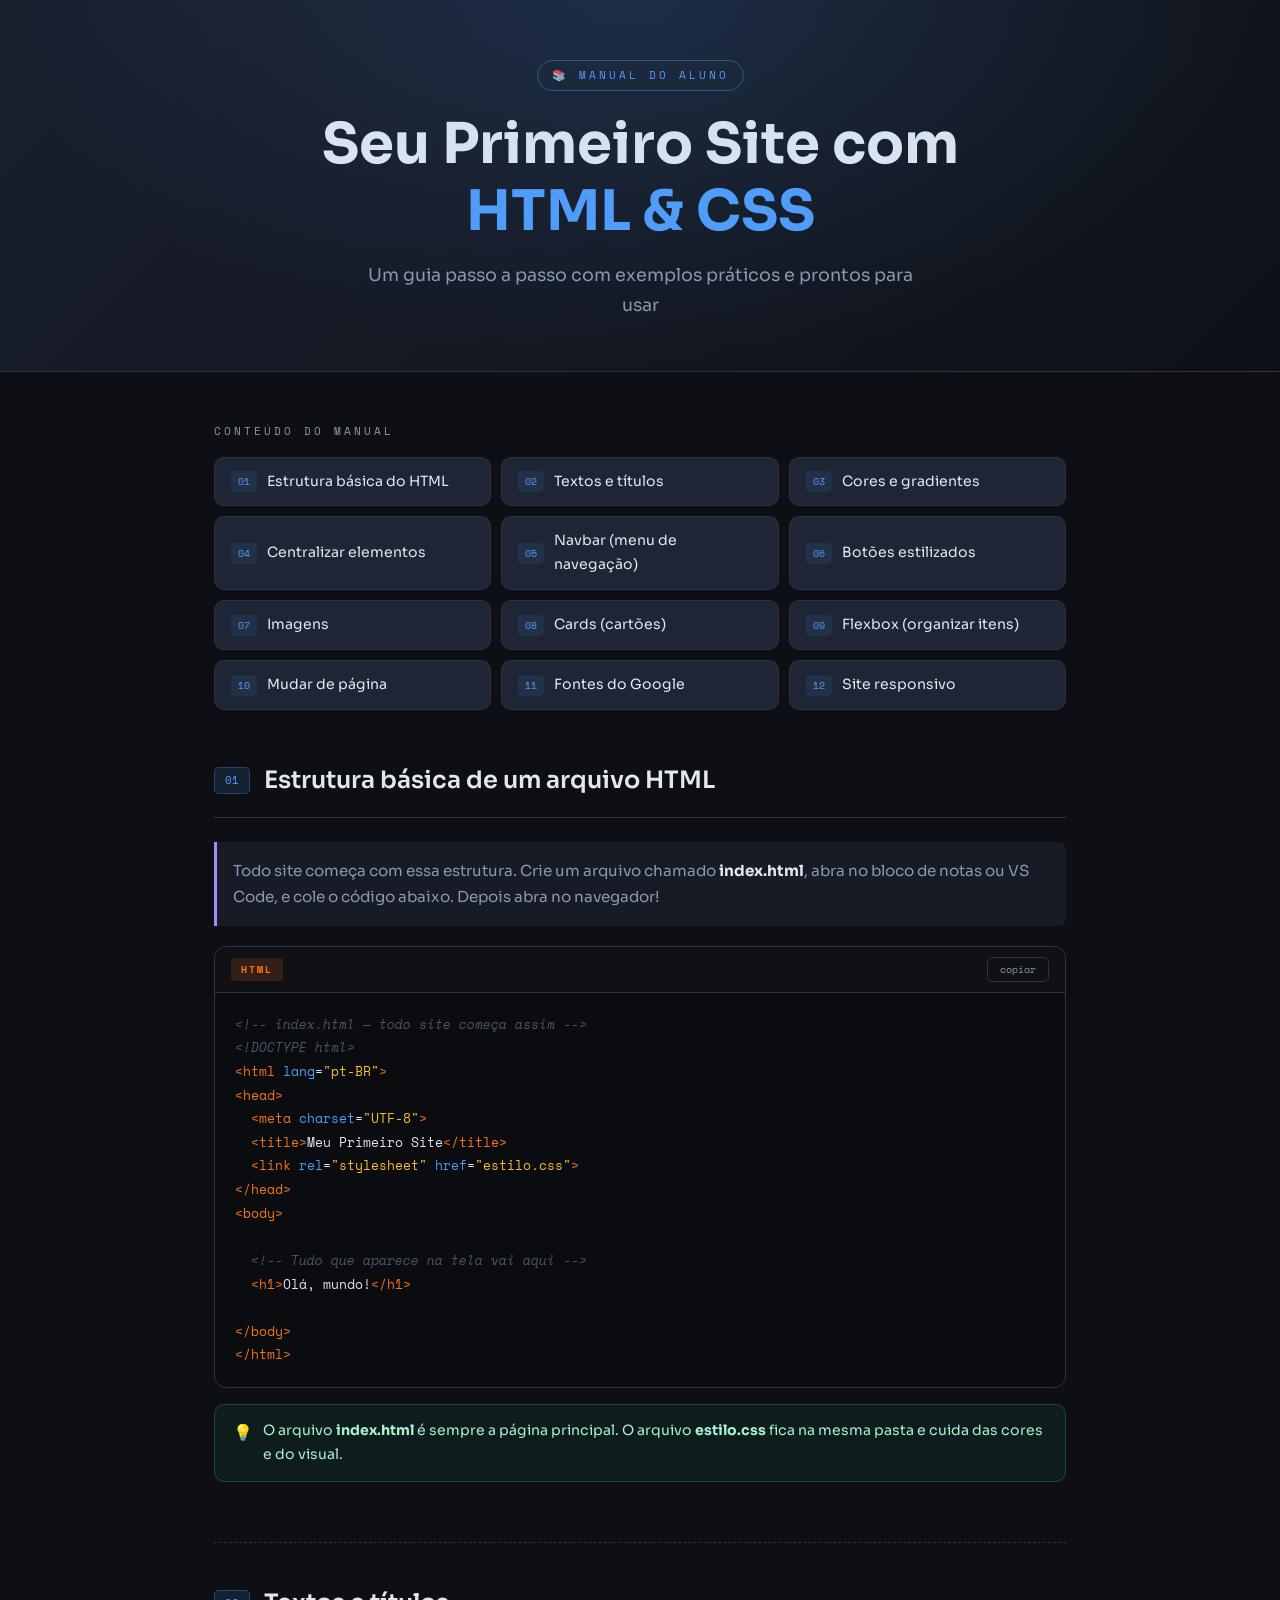
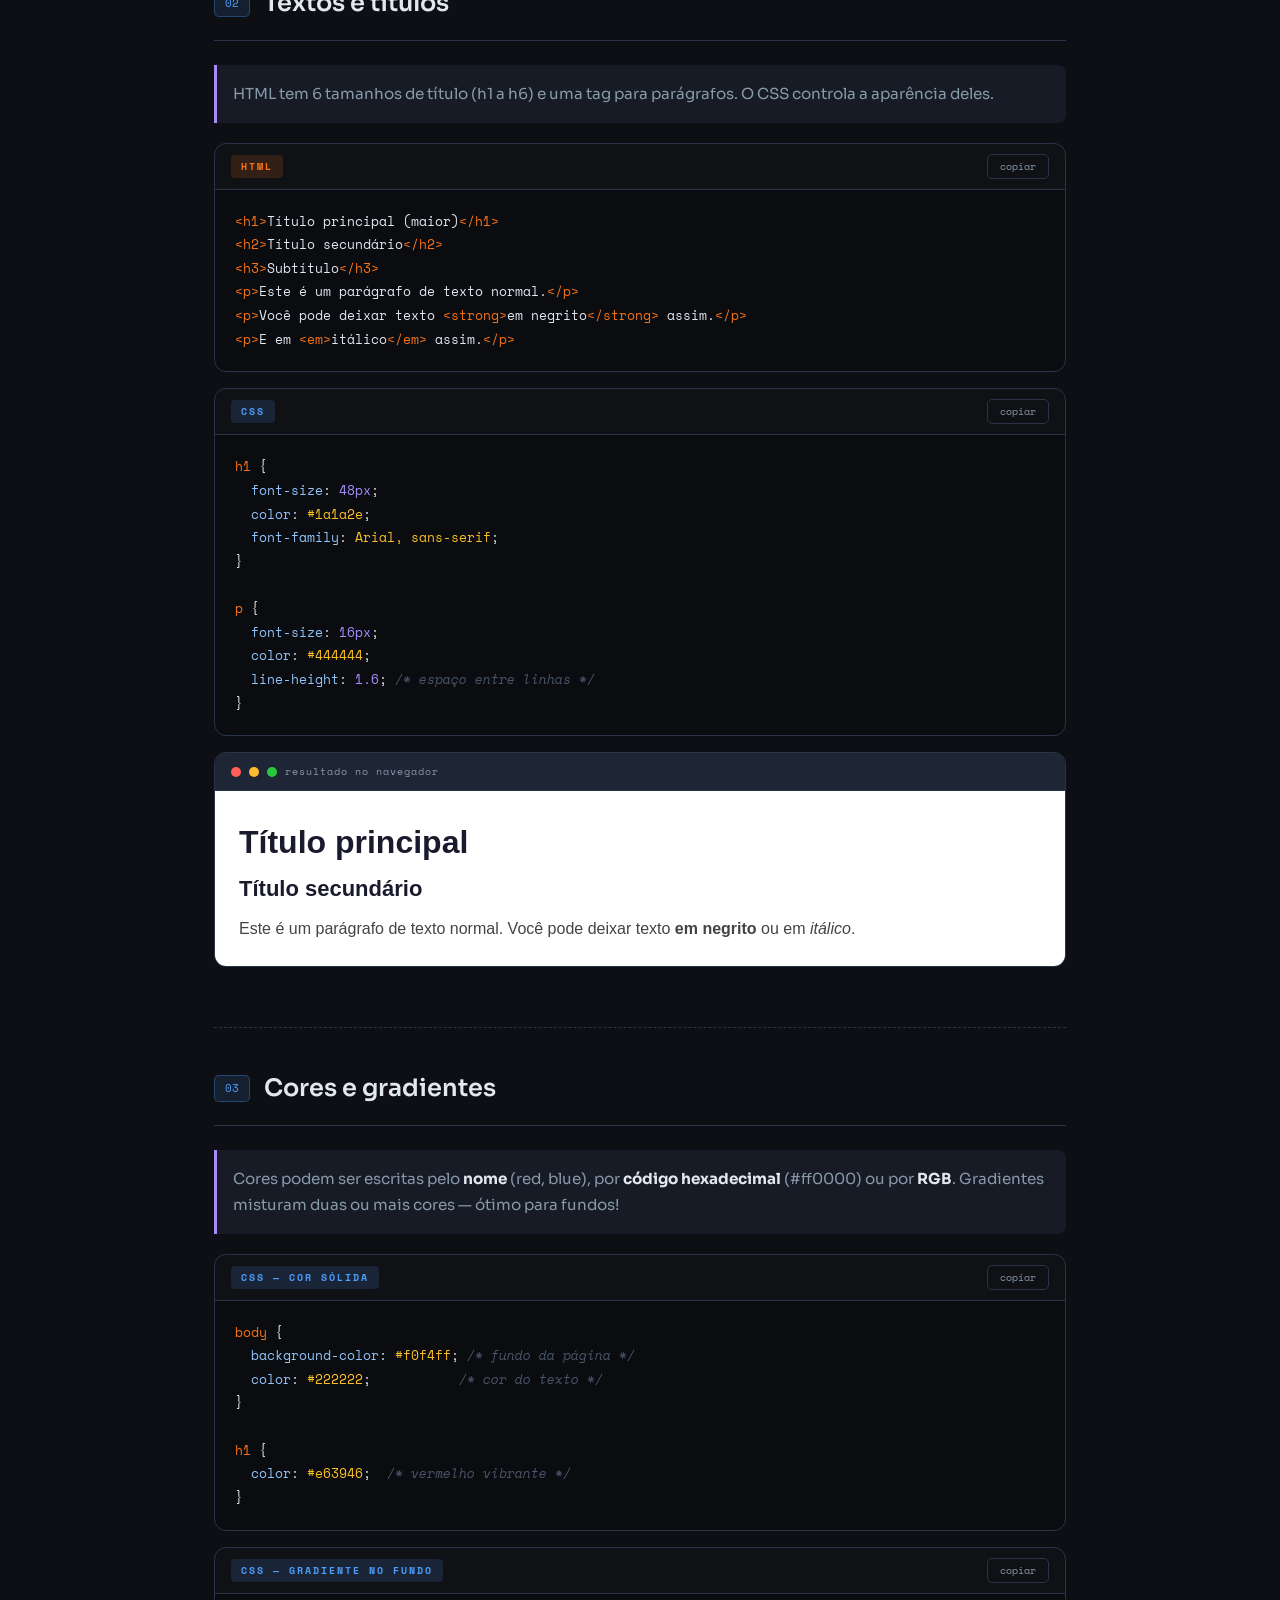
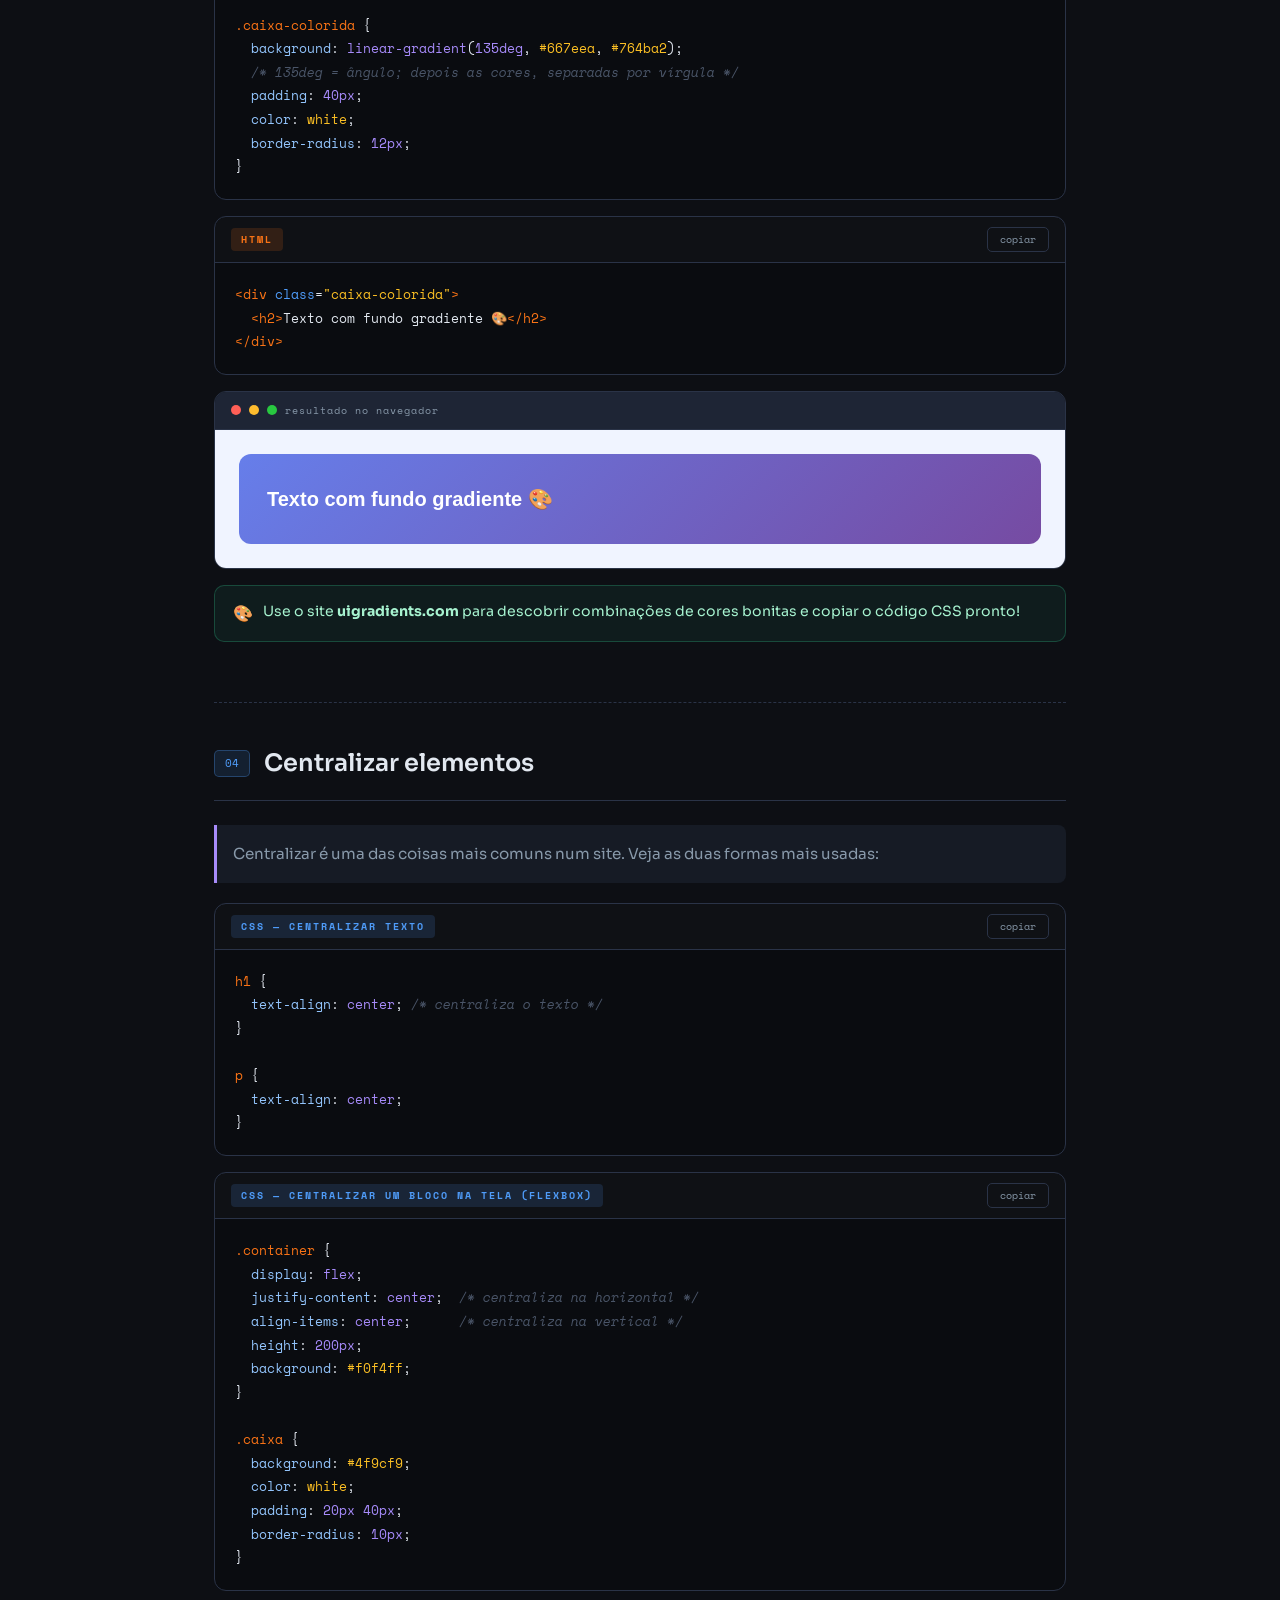
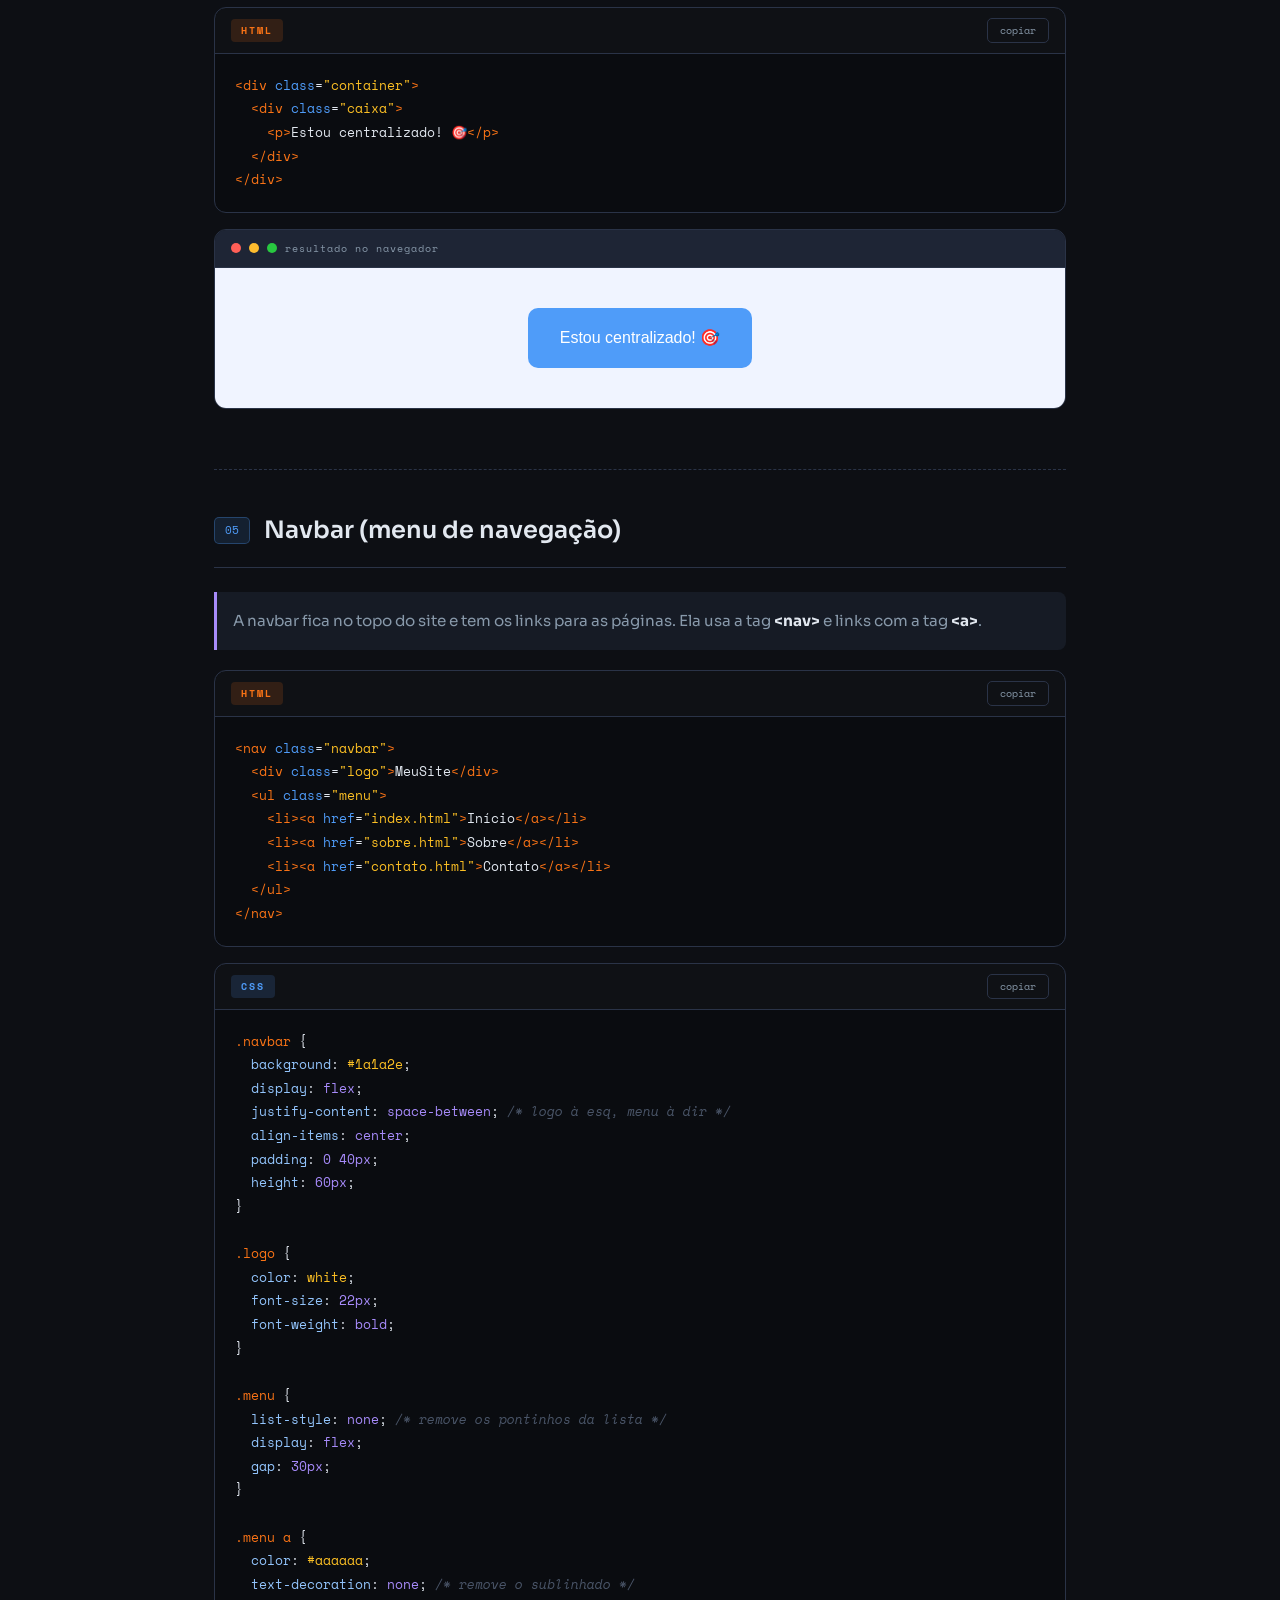
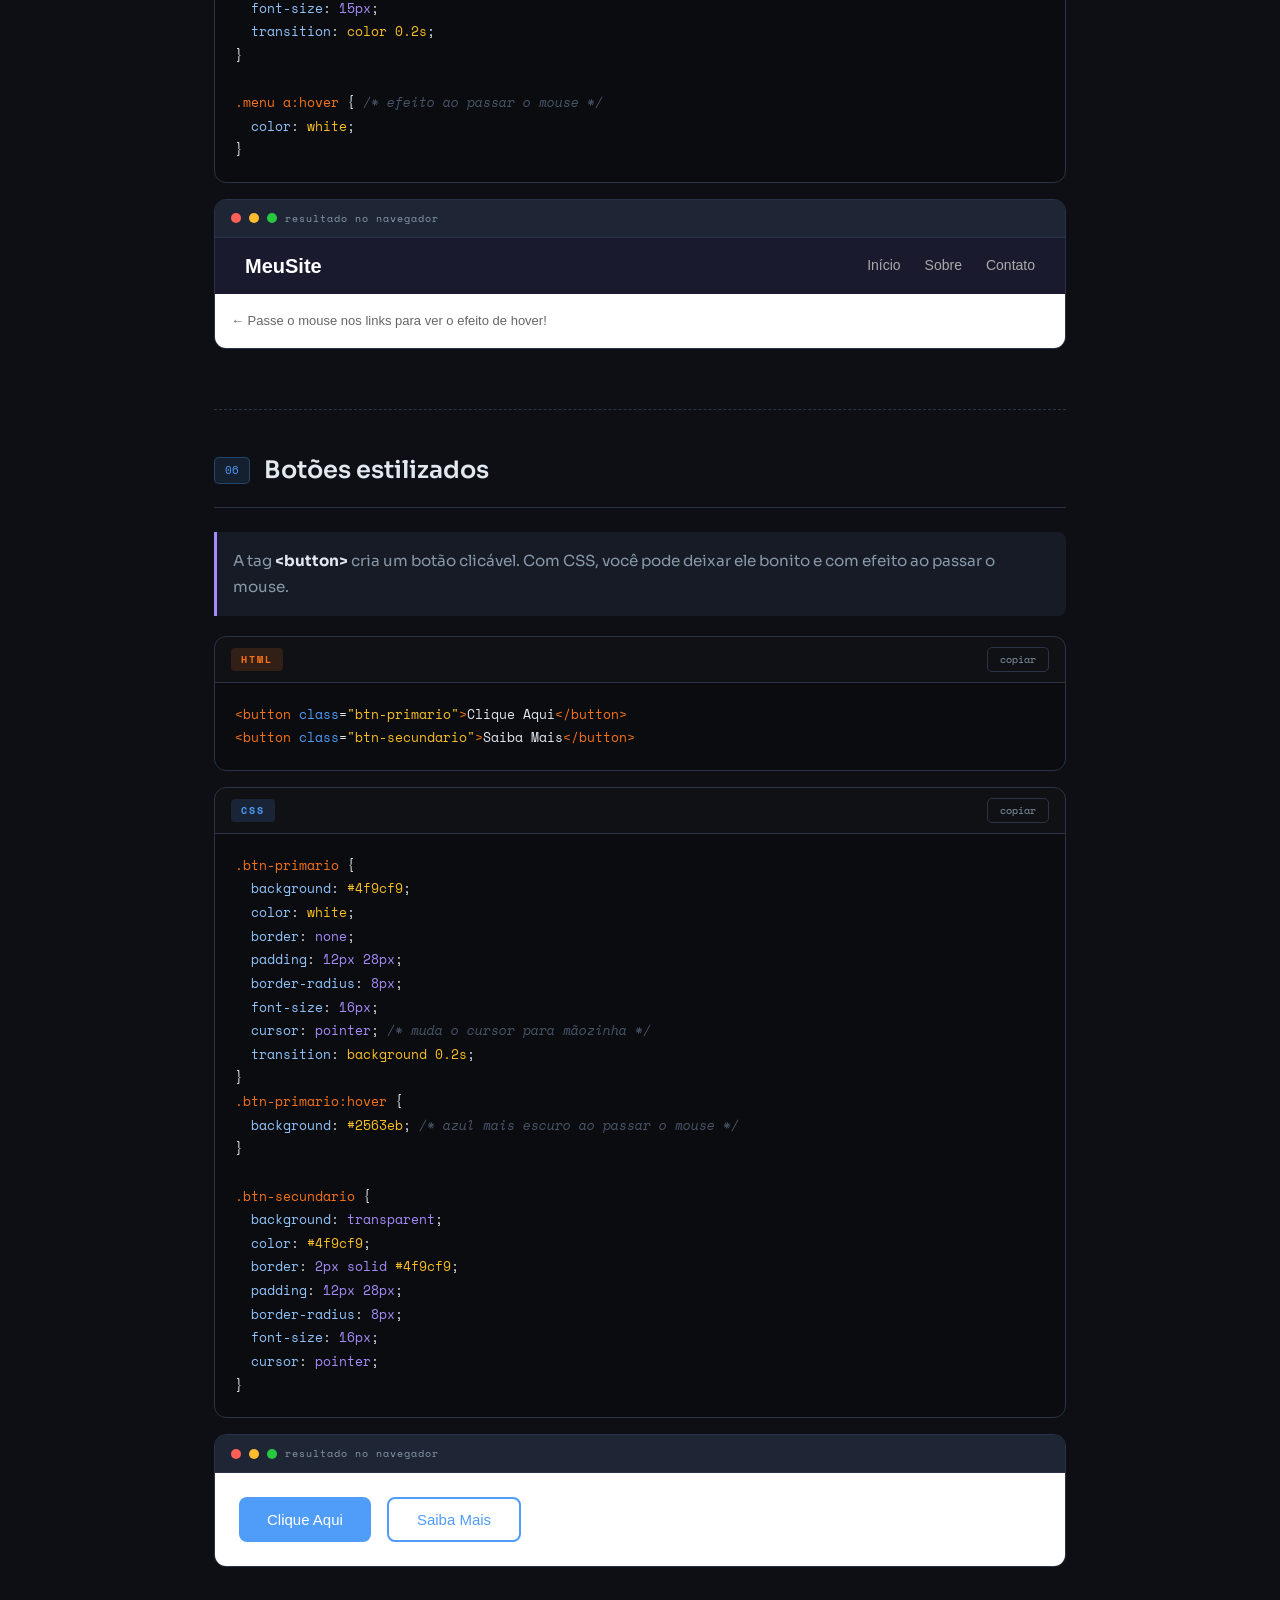
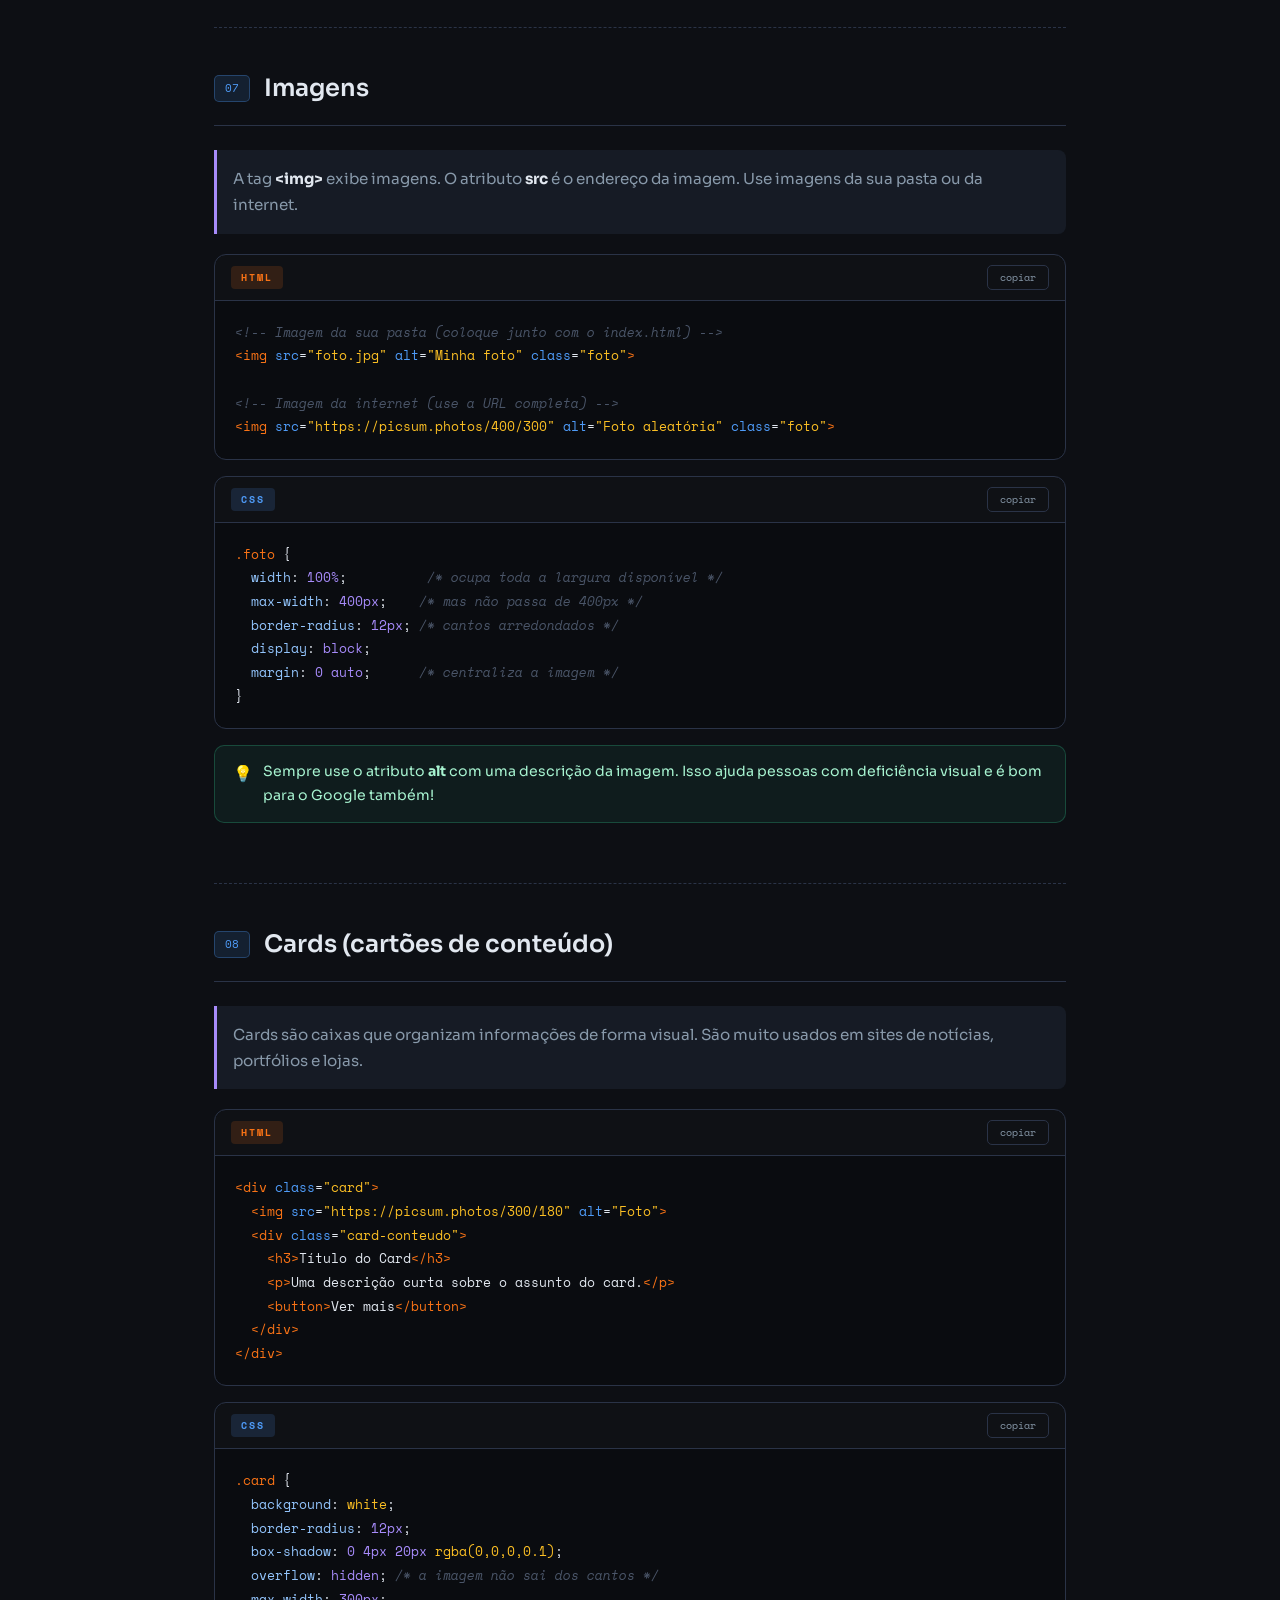
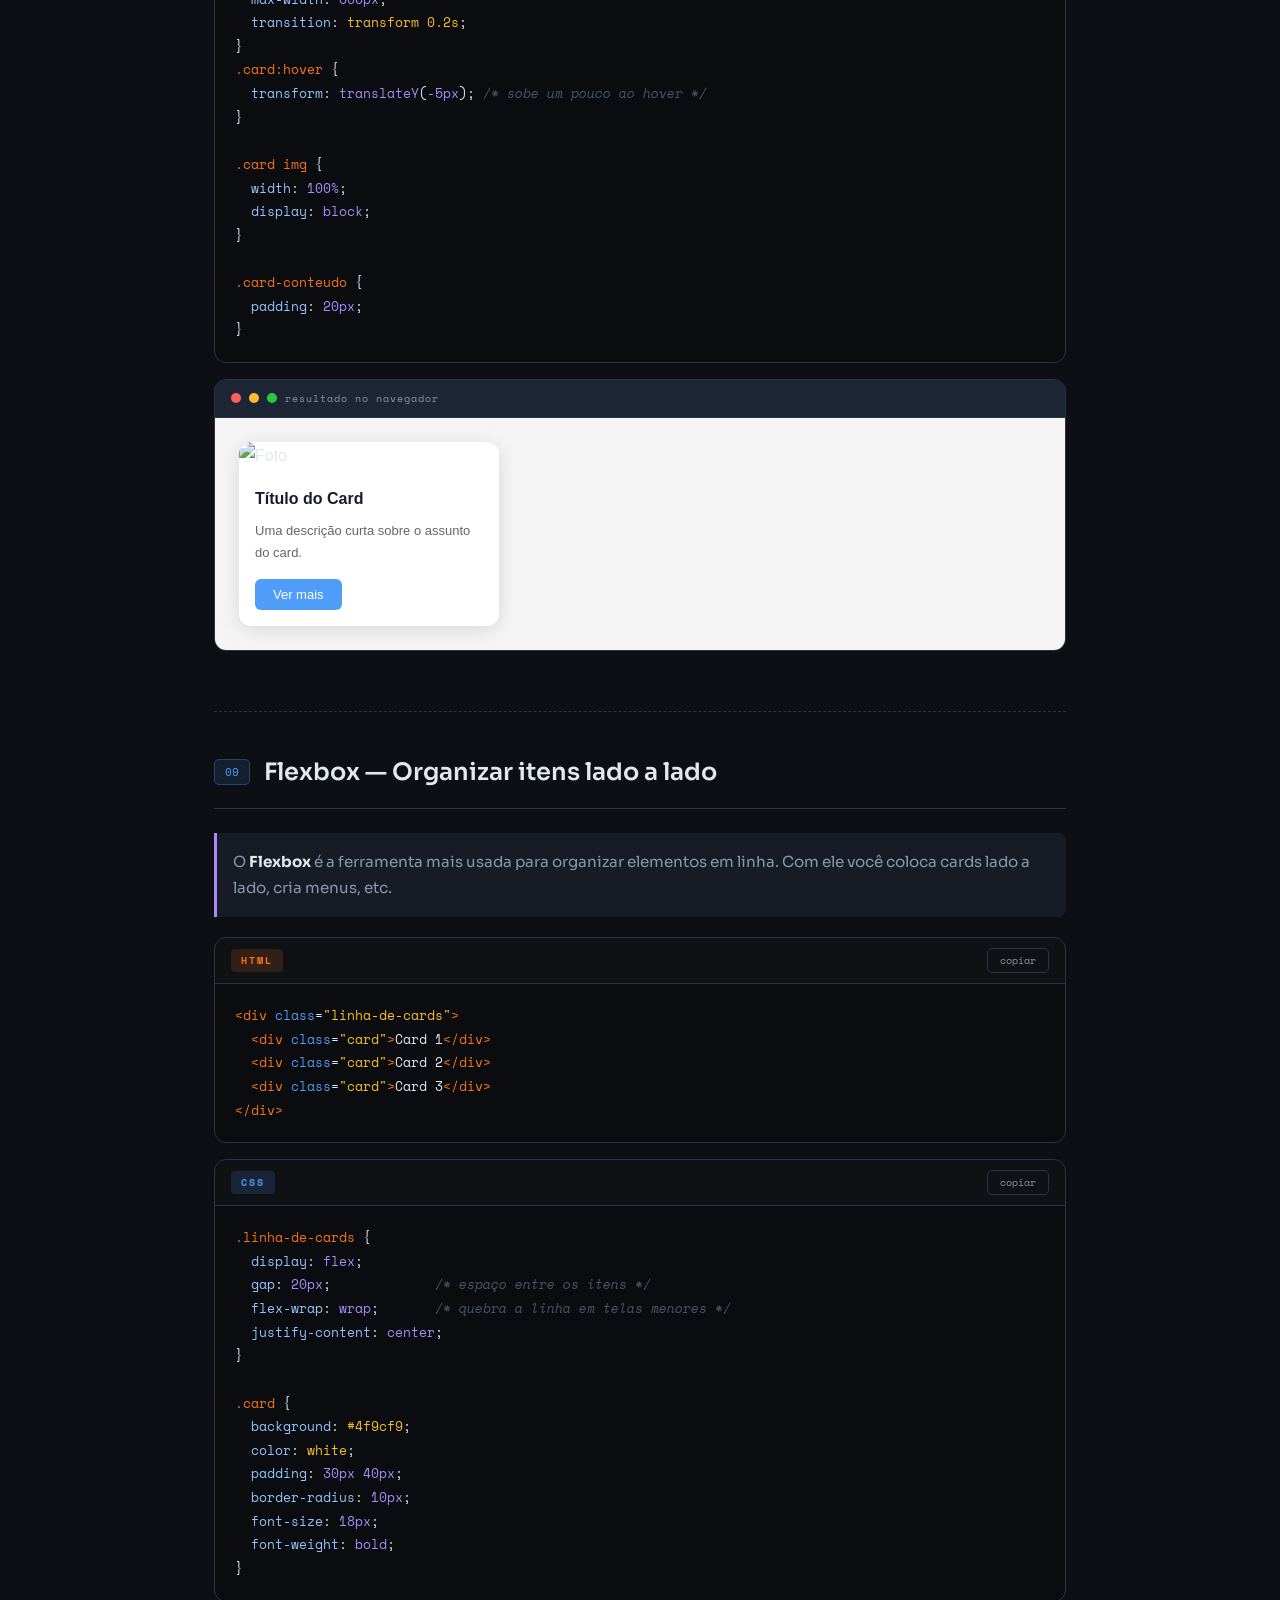
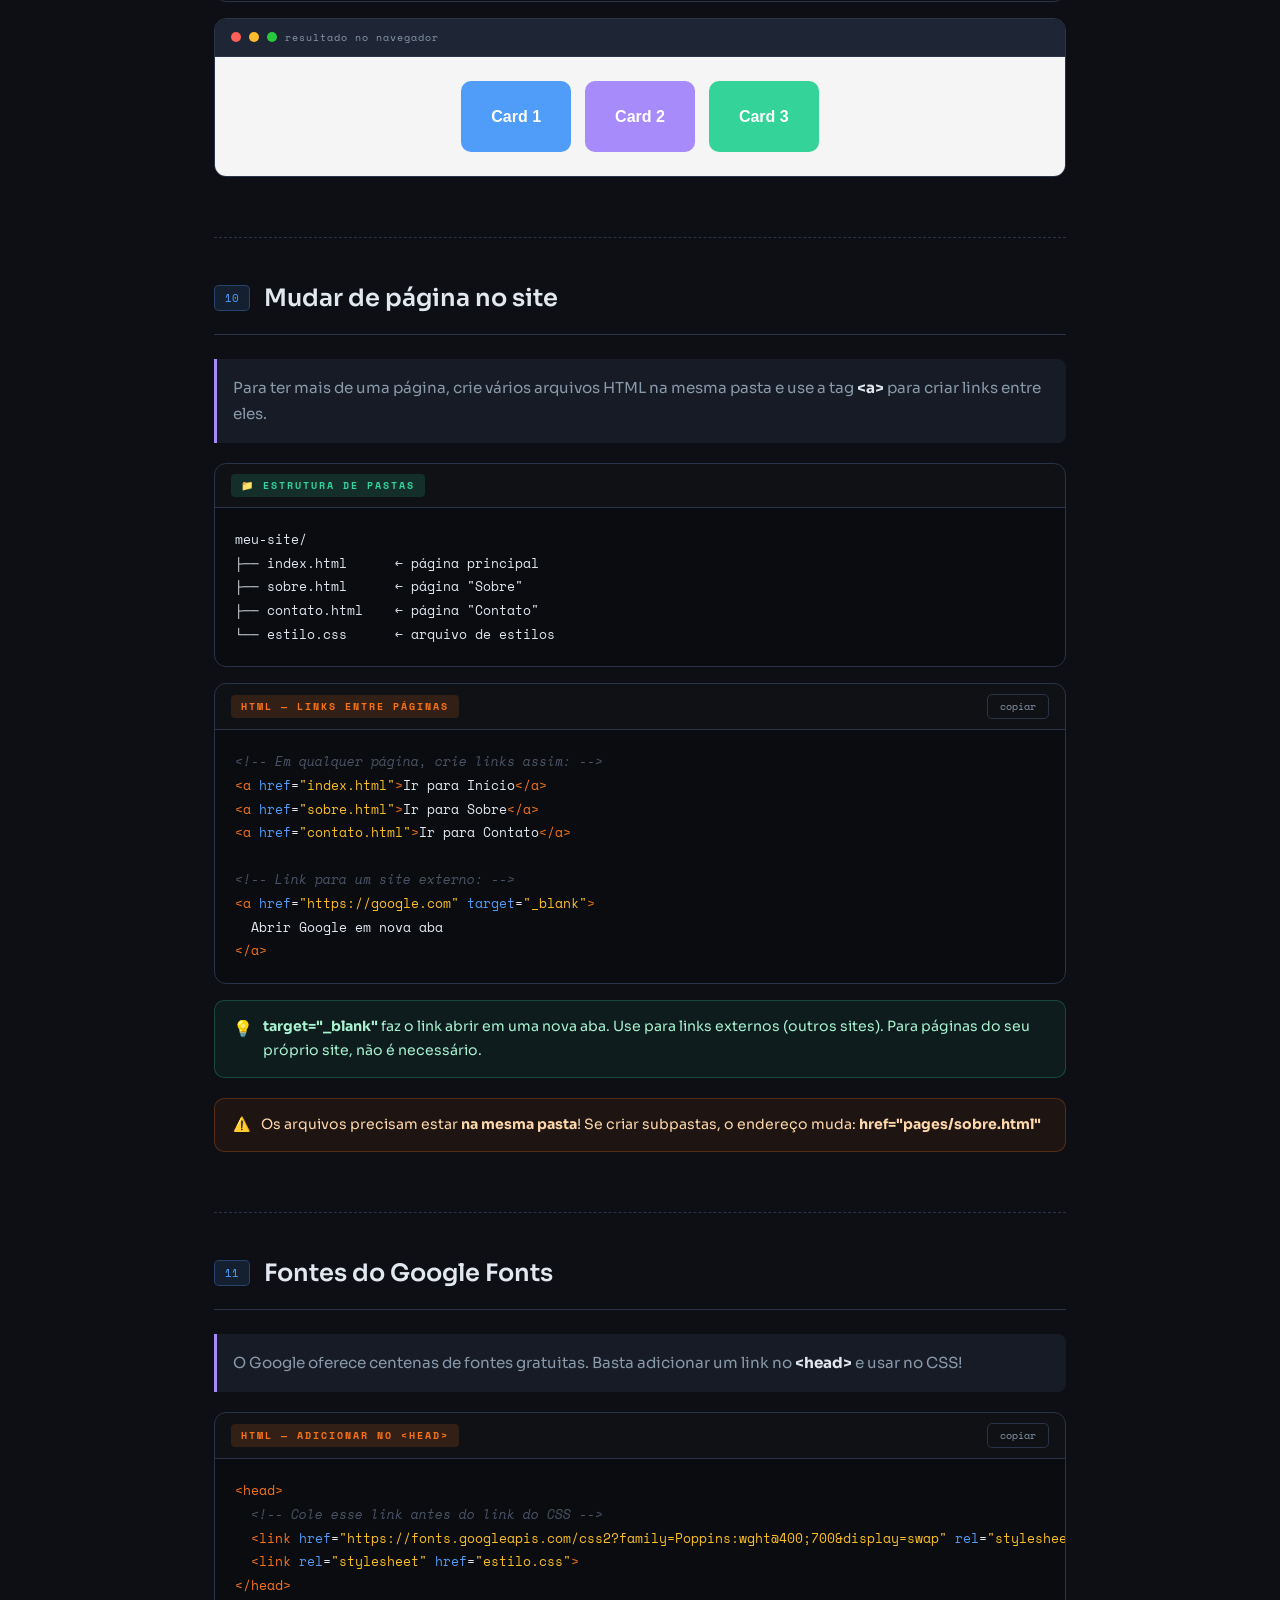
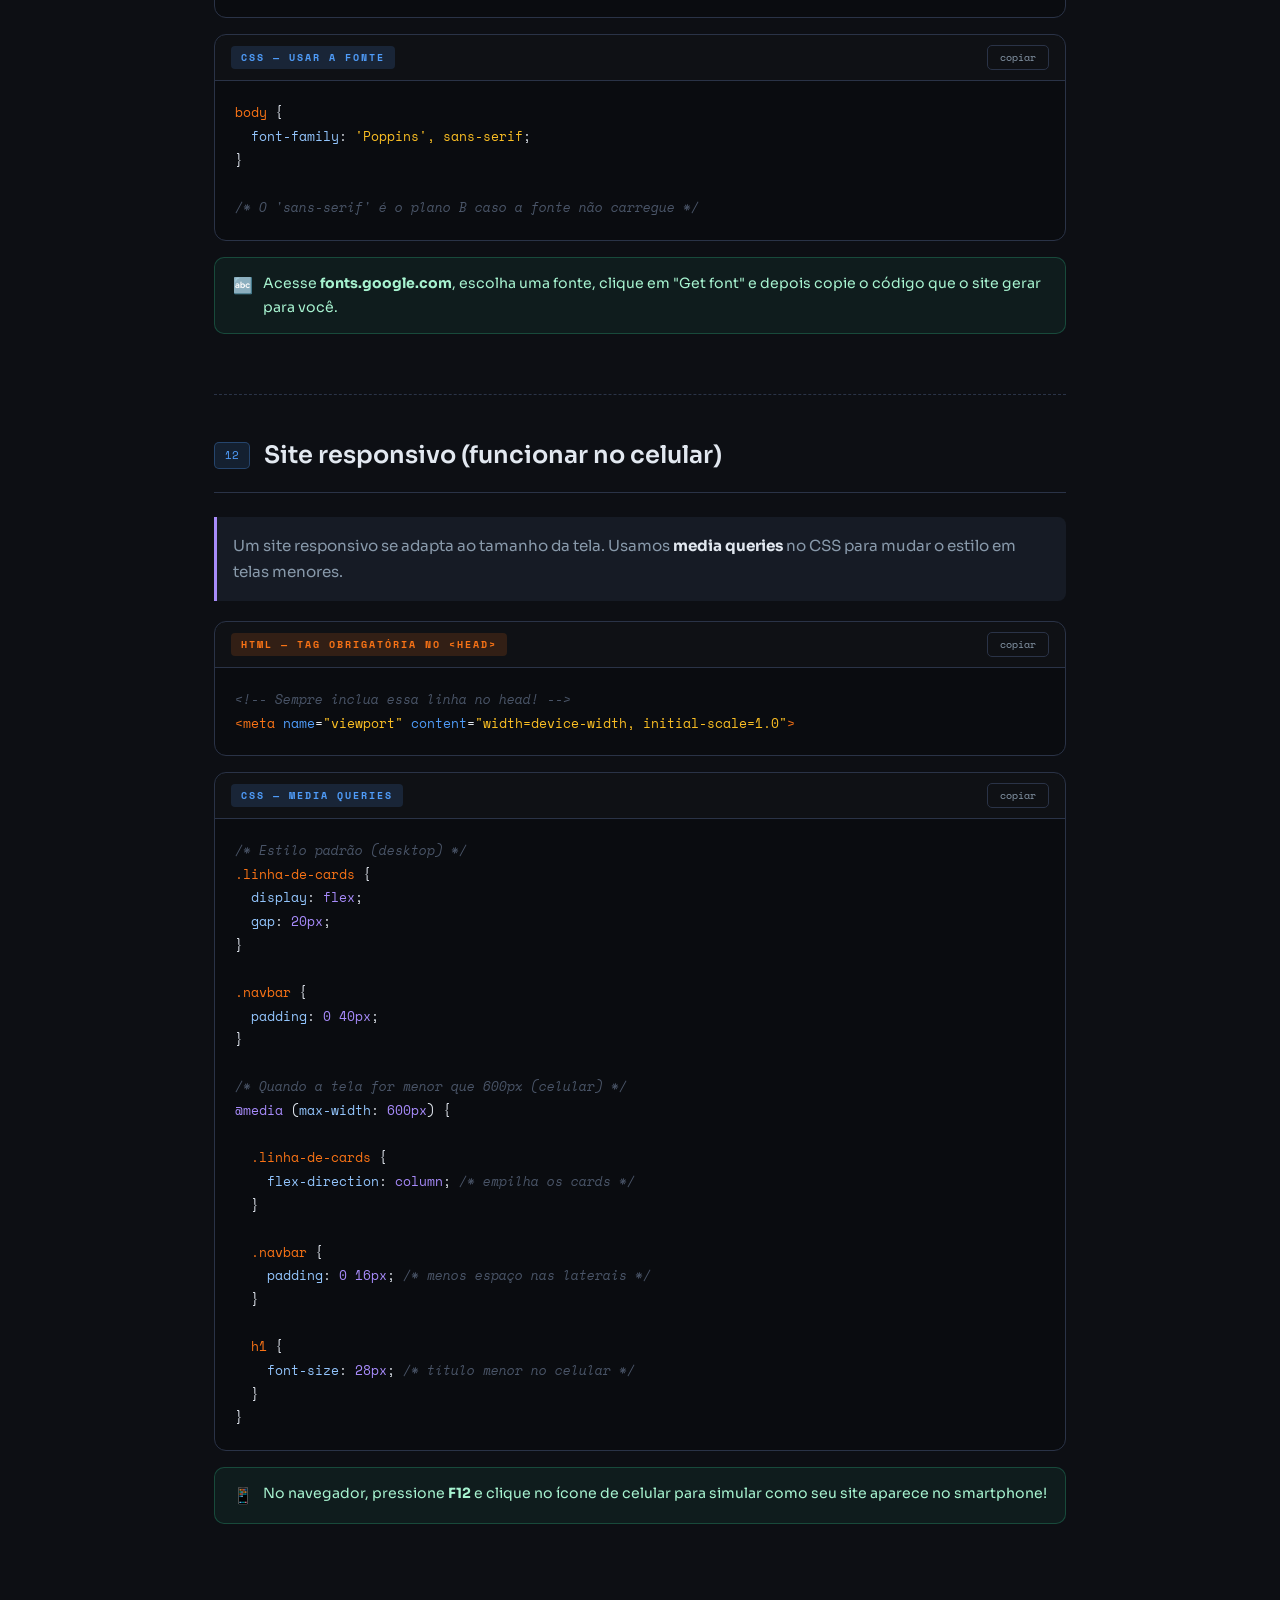
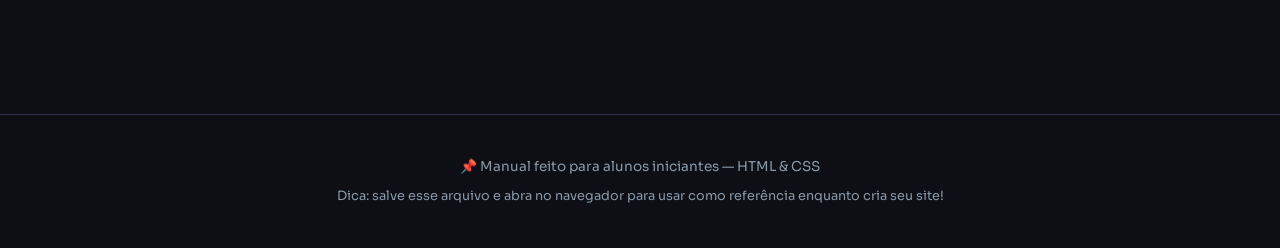
==== pages/html/index.html @ 1f9e8a32 "[REFACT] Reestructure pages" ====
<!DOCTYPE html>
<html lang="pt-BR">

<head>
  <meta charset="UTF-8">
  <meta name="viewport" content="width=device-width, initial-scale=1.0">
  <title>Manual de HTML & CSS — Seu Primeiro Site</title>
  <link
    href="https://fonts.googleapis.com/css2?family=Space+Mono:wght@400;700&family=Sora:wght@300;400;600;700&display=swap"
    rel="stylesheet">
  <style>
    :root {
      --bg: #0d0f14;
      --surface: #161b25;
      --card: #1e2535;
      --border: #2a3347;
      --accent: #4f9cf9;
      --accent2: #a78bfa;
      --accent3: #34d399;
      --accent4: #f97316;
      --text: #e2e8f0;
      --muted: #8899aa;
      --code-bg: #0a0c10;
      --tag-html: #f97316;
      --tag-css: #4f9cf9;
      --tag-result: #34d399;
    }

    * {
      box-sizing: border-box;
      margin: 0;
      padding: 0;
    }

    body {
      background: var(--bg);
      color: var(--text);
      font-family: 'Sora', sans-serif;
      line-height: 1.7;
    }

    /* HEADER */
    header {
      background: linear-gradient(135deg, #1a1f2e 0%, #0d1117 100%);
      border-bottom: 1px solid var(--border);
      padding: 60px 40px 50px;
      text-align: center;
      position: relative;
      overflow: hidden;
    }

    header::before {
      content: '';
      position: absolute;
      inset: 0;
      background: radial-gradient(ellipse at 50% 0%, rgba(79, 156, 249, 0.15) 0%, transparent 70%);
      pointer-events: none;
    }

    header .badge {
      display: inline-block;
      font-family: 'Space Mono', monospace;
      font-size: 11px;
      letter-spacing: 3px;
      text-transform: uppercase;
      color: var(--accent);
      border: 1px solid rgba(79, 156, 249, 0.4);
      padding: 5px 14px;
      border-radius: 20px;
      margin-bottom: 20px;
    }

    header h1 {
      font-size: clamp(2rem, 5vw, 3.5rem);
      font-weight: 700;
      line-height: 1.2;
      margin-bottom: 16px;
    }

    header h1 span {
      color: var(--accent);
    }

    header p {
      color: var(--muted);
      font-size: 1.1rem;
      max-width: 560px;
      margin: 0 auto;
    }

    /* SUMÁRIO */
    .toc {
      max-width: 900px;
      margin: 50px auto 0;
      padding: 0 24px;
    }

    .toc-title {
      font-family: 'Space Mono', monospace;
      font-size: 11px;
      letter-spacing: 3px;
      text-transform: uppercase;
      color: var(--muted);
      margin-bottom: 16px;
    }

    .toc-grid {
      display: grid;
      grid-template-columns: repeat(auto-fill, minmax(220px, 1fr));
      gap: 10px;
    }

    .toc-item {
      background: var(--card);
      border: 1px solid var(--border);
      border-radius: 10px;
      padding: 12px 16px;
      text-decoration: none;
      color: var(--text);
      font-size: 0.88rem;
      display: flex;
      align-items: center;
      gap: 10px;
      transition: border-color 0.2s, background 0.2s;
    }

    .toc-item:hover {
      border-color: var(--accent);
      background: var(--surface);
    }

    .toc-item .num {
      font-family: 'Space Mono', monospace;
      font-size: 10px;
      color: var(--accent);
      background: rgba(79, 156, 249, 0.1);
      padding: 2px 7px;
      border-radius: 4px;
      flex-shrink: 0;
    }

    /* MAIN */
    main {
      max-width: 900px;
      margin: 50px auto;
      padding: 0 24px 80px;
    }

    /* SECTION */
    .section {
      margin-bottom: 60px;
    }

    .section-header {
      display: flex;
      align-items: center;
      gap: 14px;
      margin-bottom: 24px;
      padding-bottom: 16px;
      border-bottom: 1px solid var(--border);
    }

    .section-num {
      font-family: 'Space Mono', monospace;
      font-size: 11px;
      color: var(--accent);
      background: rgba(79, 156, 249, 0.12);
      border: 1px solid rgba(79, 156, 249, 0.3);
      padding: 3px 10px;
      border-radius: 5px;
    }

    .section h2 {
      font-size: 1.5rem;
      font-weight: 600;
    }

    .explanation {
      color: var(--muted);
      font-size: 0.95rem;
      margin-bottom: 20px;
      padding: 16px;
      background: var(--surface);
      border-left: 3px solid var(--accent2);
      border-radius: 0 8px 8px 0;
    }

    .explanation strong {
      color: var(--text);
    }

    /* CODE BLOCKS */
    .code-block {
      background: var(--code-bg);
      border: 1px solid var(--border);
      border-radius: 12px;
      overflow: hidden;
      margin-bottom: 16px;
    }

    .code-header {
      display: flex;
      align-items: center;
      justify-content: space-between;
      padding: 10px 16px;
      border-bottom: 1px solid var(--border);
      background: rgba(255, 255, 255, 0.02);
    }

    .code-lang {
      font-family: 'Space Mono', monospace;
      font-size: 10px;
      letter-spacing: 2px;
      text-transform: uppercase;
      padding: 3px 10px;
      border-radius: 4px;
      font-weight: 700;
    }

    .lang-html {
      background: rgba(249, 115, 22, 0.15);
      color: var(--tag-html);
    }

    .lang-css {
      background: rgba(79, 156, 249, 0.15);
      color: var(--tag-css);
    }

    .lang-tip {
      background: rgba(52, 211, 153, 0.15);
      color: var(--tag-result);
    }

    .copy-btn {
      font-family: 'Space Mono', monospace;
      font-size: 10px;
      color: var(--muted);
      background: none;
      border: 1px solid var(--border);
      padding: 4px 12px;
      border-radius: 5px;
      cursor: pointer;
      transition: all 0.2s;
    }

    .copy-btn:hover {
      color: var(--text);
      border-color: var(--accent);
    }

    .copy-btn.copied {
      color: var(--accent3);
      border-color: var(--accent3);
    }

    pre {
      padding: 20px;
      overflow-x: auto;
      font-family: 'Space Mono', monospace;
      font-size: 0.82rem;
      line-height: 1.8;
    }

    /* Syntax highlight manual */
    .kw {
      color: #a78bfa;
    }

    /* keywords */
    .tag {
      color: #f97316;
    }

    /* html tags */
    .attr {
      color: #4f9cf9;
    }

    /* attributes */
    .val {
      color: #34d399;
    }

    /* values */
    .str {
      color: #fbbf24;
    }

    /* strings */
    .com {
      color: #4a5568;
      font-style: italic;
    }

    /* comments */
    .prop {
      color: #93c5fd;
    }

    /* css prop */
    .sel {
      color: #f97316;
    }

    /* css selector */
    .unit {
      color: #a78bfa;
    }

    /* px, %, etc */

    /* PREVIEW BOX */
    .preview-box {
      border: 1px solid var(--border);
      border-radius: 12px;
      overflow: hidden;
      margin-bottom: 16px;
    }

    .preview-header {
      display: flex;
      align-items: center;
      gap: 8px;
      padding: 10px 16px;
      background: var(--card);
      border-bottom: 1px solid var(--border);
    }

    .preview-dot {
      width: 10px;
      height: 10px;
      border-radius: 50%;
    }

    .preview-label {
      font-family: 'Space Mono', monospace;
      font-size: 10px;
      color: var(--muted);
      letter-spacing: 1px;
    }

    .preview-content {
      background: #ffffff;
      padding: 24px;
      min-height: 80px;
    }

    /* TIP BOX */
    .tip {
      background: rgba(52, 211, 153, 0.07);
      border: 1px solid rgba(52, 211, 153, 0.25);
      border-radius: 10px;
      padding: 14px 18px;
      font-size: 0.88rem;
      color: #a7f3d0;
      display: flex;
      gap: 10px;
      margin-bottom: 20px;
    }

    .tip .icon {
      flex-shrink: 0;
      font-size: 1rem;
    }

    .warn {
      background: rgba(249, 115, 22, 0.07);
      border: 1px solid rgba(249, 115, 22, 0.25);
      border-radius: 10px;
      padding: 14px 18px;
      font-size: 0.88rem;
      color: #fed7aa;
      display: flex;
      gap: 10px;
      margin-bottom: 20px;
    }

    /* DIVIDER */
    .divider {
      border: none;
      border-top: 1px dashed var(--border);
      margin: 40px 0;
    }

    /* FOOTER */
    footer {
      text-align: center;
      padding: 40px;
      border-top: 1px solid var(--border);
      color: var(--muted);
      font-size: 0.85rem;
    }

    /* RESPONSIVE */
    @media (max-width: 600px) {
      header {
        padding: 40px 20px;
      }

      main {
        padding: 0 16px 60px;
      }
    }
  </style>
</head>

<body>

  <header>
    <div class="badge">📚 Manual do Aluno</div>
    <h1>Seu Primeiro Site com<br><span>HTML & CSS</span></h1>
    <p>Um guia passo a passo com exemplos práticos e prontos para usar</p>
  </header>

  <!-- SUMÁRIO -->
  <nav class="toc">
    <p class="toc-title">Conteúdo do Manual</p>
    <div class="toc-grid">
      <a class="toc-item" href="#estrutura"><span class="num">01</span> Estrutura básica do HTML</a>
      <a class="toc-item" href="#texto"><span class="num">02</span> Textos e títulos</a>
      <a class="toc-item" href="#cores"><span class="num">03</span> Cores e gradientes</a>
      <a class="toc-item" href="#centralizar"><span class="num">04</span> Centralizar elementos</a>
      <a class="toc-item" href="#navbar"><span class="num">05</span> Navbar (menu de navegação)</a>
      <a class="toc-item" href="#botao"><span class="num">06</span> Botões estilizados</a>
      <a class="toc-item" href="#imagens"><span class="num">07</span> Imagens</a>
      <a class="toc-item" href="#cards"><span class="num">08</span> Cards (cartões)</a>
      <a class="toc-item" href="#flex"><span class="num">09</span> Flexbox (organizar itens)</a>
      <a class="toc-item" href="#paginas"><span class="num">10</span> Mudar de página</a>
      <a class="toc-item" href="#fontes"><span class="num">11</span> Fontes do Google</a>
      <a class="toc-item" href="#responsivo"><span class="num">12</span> Site responsivo</a>
    </div>
  </nav>

  <main>

    <!-- ==================== 01 ==================== -->
    <section class="section" id="estrutura">
      <div class="section-header">
        <span class="section-num">01</span>
        <h2>Estrutura básica de um arquivo HTML</h2>
      </div>

      <div class="explanation">
        Todo site começa com essa estrutura. Crie um arquivo chamado <strong>index.html</strong>, abra no bloco de notas
        ou VS Code, e cole o código abaixo. Depois abra no navegador!
      </div>

      <div class="code-block">
        <div class="code-header">
          <span class="code-lang lang-html">HTML</span>
          <button class="copy-btn" onclick="copiar(this)">copiar</button>
        </div>
        <pre><span class="com">&lt;!-- index.html — todo site começa assim --&gt;</span>
<span class="com">&lt;!DOCTYPE html&gt;</span>
<span class="tag">&lt;html</span> <span class="attr">lang</span>=<span class="str">"pt-BR"</span><span class="tag">&gt;</span>
<span class="tag">&lt;head&gt;</span>
  <span class="tag">&lt;meta</span> <span class="attr">charset</span>=<span class="str">"UTF-8"</span><span class="tag">&gt;</span>
  <span class="tag">&lt;title&gt;</span>Meu Primeiro Site<span class="tag">&lt;/title&gt;</span>
  <span class="tag">&lt;link</span> <span class="attr">rel</span>=<span class="str">"stylesheet"</span> <span class="attr">href</span>=<span class="str">"estilo.css"</span><span class="tag">&gt;</span>
<span class="tag">&lt;/head&gt;</span>
<span class="tag">&lt;body&gt;</span>

  <span class="com">&lt;!-- Tudo que aparece na tela vai aqui --&gt;</span>
  <span class="tag">&lt;h1&gt;</span>Olá, mundo!<span class="tag">&lt;/h1&gt;</span>

<span class="tag">&lt;/body&gt;</span>
<span class="tag">&lt;/html&gt;</span></pre>
      </div>

      <div class="tip">
        <span class="icon">💡</span>
        <span>O arquivo <strong>index.html</strong> é sempre a página principal. O arquivo <strong>estilo.css</strong>
          fica na mesma pasta e cuida das cores e do visual.</span>
      </div>
    </section>

    <hr class="divider">

    <!-- ==================== 02 ==================== -->
    <section class="section" id="texto">
      <div class="section-header">
        <span class="section-num">02</span>
        <h2>Textos e títulos</h2>
      </div>

      <div class="explanation">
        HTML tem 6 tamanhos de título (h1 a h6) e uma tag para parágrafos. O CSS controla a aparência deles.
      </div>

      <div class="code-block">
        <div class="code-header">
          <span class="code-lang lang-html">HTML</span>
          <button class="copy-btn" onclick="copiar(this)">copiar</button>
        </div>
        <pre><span class="tag">&lt;h1&gt;</span>Título principal (maior)<span class="tag">&lt;/h1&gt;</span>
<span class="tag">&lt;h2&gt;</span>Título secundário<span class="tag">&lt;/h2&gt;</span>
<span class="tag">&lt;h3&gt;</span>Subtítulo<span class="tag">&lt;/h3&gt;</span>
<span class="tag">&lt;p&gt;</span>Este é um parágrafo de texto normal.<span class="tag">&lt;/p&gt;</span>
<span class="tag">&lt;p&gt;</span>Você pode deixar texto <span class="tag">&lt;strong&gt;</span>em negrito<span class="tag">&lt;/strong&gt;</span> assim.<span class="tag">&lt;/p&gt;</span>
<span class="tag">&lt;p&gt;</span>E em <span class="tag">&lt;em&gt;</span>itálico<span class="tag">&lt;/em&gt;</span> assim.<span class="tag">&lt;/p&gt;</span></pre>
      </div>

      <div class="code-block">
        <div class="code-header">
          <span class="code-lang lang-css">CSS</span>
          <button class="copy-btn" onclick="copiar(this)">copiar</button>
        </div>
        <pre><span class="sel">h1</span> {
  <span class="prop">font-size</span>: <span class="unit">48px</span>;
  <span class="prop">color</span>: <span class="str">#1a1a2e</span>;
  <span class="prop">font-family</span>: <span class="str">Arial, sans-serif</span>;
}

<span class="sel">p</span> {
  <span class="prop">font-size</span>: <span class="unit">16px</span>;
  <span class="prop">color</span>: <span class="str">#444444</span>;
  <span class="prop">line-height</span>: <span class="unit">1.6</span>; <span class="com">/* espaço entre linhas */</span>
}</pre>
      </div>

      <div class="preview-box">
        <div class="preview-header">
          <div class="preview-dot" style="background:#ff5f57"></div>
          <div class="preview-dot" style="background:#febc2e"></div>
          <div class="preview-dot" style="background:#28c840"></div>
          <span class="preview-label">resultado no navegador</span>
        </div>
        <div class="preview-content">
          <h1 style="font-size:32px;color:#1a1a2e;font-family:Arial">Título principal</h1>
          <h2 style="font-size:22px;color:#1a1a2e;font-family:Arial">Título secundário</h2>
          <p style="color:#444;font-family:Arial;margin-top:8px">Este é um parágrafo de texto normal. Você pode deixar
            texto <strong>em negrito</strong> ou em <em>itálico</em>.</p>
        </div>
      </div>
    </section>

    <hr class="divider">

    <!-- ==================== 03 ==================== -->
    <section class="section" id="cores">
      <div class="section-header">
        <span class="section-num">03</span>
        <h2>Cores e gradientes</h2>
      </div>

      <div class="explanation">
        Cores podem ser escritas pelo <strong>nome</strong> (red, blue), por <strong>código hexadecimal</strong>
        (#ff0000) ou por <strong>RGB</strong>. Gradientes misturam duas ou mais cores — ótimo para fundos!
      </div>

      <div class="code-block">
        <div class="code-header">
          <span class="code-lang lang-css">CSS — Cor sólida</span>
          <button class="copy-btn" onclick="copiar(this)">copiar</button>
        </div>
        <pre><span class="sel">body</span> {
  <span class="prop">background-color</span>: <span class="str">#f0f4ff</span>; <span class="com">/* fundo da página */</span>
  <span class="prop">color</span>: <span class="str">#222222</span>;           <span class="com">/* cor do texto */</span>
}

<span class="sel">h1</span> {
  <span class="prop">color</span>: <span class="str">#e63946</span>;  <span class="com">/* vermelho vibrante */</span>
}</pre>
      </div>

      <div class="code-block">
        <div class="code-header">
          <span class="code-lang lang-css">CSS — Gradiente no fundo</span>
          <button class="copy-btn" onclick="copiar(this)">copiar</button>
        </div>
        <pre><span class="sel">.caixa-colorida</span> {
  <span class="prop">background</span>: <span class="kw">linear-gradient</span>(<span class="unit">135deg</span>, <span class="str">#667eea</span>, <span class="str">#764ba2</span>);
  <span class="com">/* 135deg = ângulo; depois as cores, separadas por vírgula */</span>
  <span class="prop">padding</span>: <span class="unit">40px</span>;
  <span class="prop">color</span>: <span class="str">white</span>;
  <span class="prop">border-radius</span>: <span class="unit">12px</span>;
}</pre>
      </div>

      <div class="code-block">
        <div class="code-header">
          <span class="code-lang lang-html">HTML</span>
          <button class="copy-btn" onclick="copiar(this)">copiar</button>
        </div>
        <pre><span class="tag">&lt;div</span> <span class="attr">class</span>=<span class="str">"caixa-colorida"</span><span class="tag">&gt;</span>
  <span class="tag">&lt;h2&gt;</span>Texto com fundo gradiente 🎨<span class="tag">&lt;/h2&gt;</span>
<span class="tag">&lt;/div&gt;</span></pre>
      </div>

      <div class="preview-box">
        <div class="preview-header">
          <div class="preview-dot" style="background:#ff5f57"></div>
          <div class="preview-dot" style="background:#febc2e"></div>
          <div class="preview-dot" style="background:#28c840"></div>
          <span class="preview-label">resultado no navegador</span>
        </div>
        <div class="preview-content" style="background:#f0f4ff">
          <div
            style="background:linear-gradient(135deg,#667eea,#764ba2);padding:28px;border-radius:12px;color:white;font-family:Arial">
            <h2 style="font-size:20px">Texto com fundo gradiente 🎨</h2>
          </div>
        </div>
      </div>

      <div class="tip">
        <span class="icon">🎨</span>
        <span>Use o site <strong>uigradients.com</strong> para descobrir combinações de cores bonitas e copiar o código
          CSS pronto!</span>
      </div>
    </section>

    <hr class="divider">

    <!-- ==================== 04 ==================== -->
    <section class="section" id="centralizar">
      <div class="section-header">
        <span class="section-num">04</span>
        <h2>Centralizar elementos</h2>
      </div>

      <div class="explanation">
        Centralizar é uma das coisas mais comuns num site. Veja as duas formas mais usadas:
      </div>

      <div class="code-block">
        <div class="code-header">
          <span class="code-lang lang-css">CSS — Centralizar texto</span>
          <button class="copy-btn" onclick="copiar(this)">copiar</button>
        </div>
        <pre><span class="sel">h1</span> {
  <span class="prop">text-align</span>: <span class="kw">center</span>; <span class="com">/* centraliza o texto */</span>
}

<span class="sel">p</span> {
  <span class="prop">text-align</span>: <span class="kw">center</span>;
}</pre>
      </div>

      <div class="code-block">
        <div class="code-header">
          <span class="code-lang lang-css">CSS — Centralizar um bloco na tela (Flexbox)</span>
          <button class="copy-btn" onclick="copiar(this)">copiar</button>
        </div>
        <pre><span class="sel">.container</span> {
  <span class="prop">display</span>: <span class="kw">flex</span>;
  <span class="prop">justify-content</span>: <span class="kw">center</span>;  <span class="com">/* centraliza na horizontal */</span>
  <span class="prop">align-items</span>: <span class="kw">center</span>;      <span class="com">/* centraliza na vertical */</span>
  <span class="prop">height</span>: <span class="unit">200px</span>;
  <span class="prop">background</span>: <span class="str">#f0f4ff</span>;
}

<span class="sel">.caixa</span> {
  <span class="prop">background</span>: <span class="str">#4f9cf9</span>;
  <span class="prop">color</span>: <span class="str">white</span>;
  <span class="prop">padding</span>: <span class="unit">20px 40px</span>;
  <span class="prop">border-radius</span>: <span class="unit">10px</span>;
}</pre>
      </div>

      <div class="code-block">
        <div class="code-header">
          <span class="code-lang lang-html">HTML</span>
          <button class="copy-btn" onclick="copiar(this)">copiar</button>
        </div>
        <pre><span class="tag">&lt;div</span> <span class="attr">class</span>=<span class="str">"container"</span><span class="tag">&gt;</span>
  <span class="tag">&lt;div</span> <span class="attr">class</span>=<span class="str">"caixa"</span><span class="tag">&gt;</span>
    <span class="tag">&lt;p&gt;</span>Estou centralizado! 🎯<span class="tag">&lt;/p&gt;</span>
  <span class="tag">&lt;/div&gt;</span>
<span class="tag">&lt;/div&gt;</span></pre>
      </div>

      <div class="preview-box">
        <div class="preview-header">
          <div class="preview-dot" style="background:#ff5f57"></div>
          <div class="preview-dot" style="background:#febc2e"></div>
          <div class="preview-dot" style="background:#28c840"></div>
          <span class="preview-label">resultado no navegador</span>
        </div>
        <div class="preview-content"
          style="display:flex;justify-content:center;align-items:center;height:140px;background:#f0f4ff">
          <div style="background:#4f9cf9;color:white;padding:16px 32px;border-radius:10px;font-family:Arial">
            Estou centralizado! 🎯
          </div>
        </div>
      </div>
    </section>

    <hr class="divider">

    <!-- ==================== 05 ==================== -->
    <section class="section" id="navbar">
      <div class="section-header">
        <span class="section-num">05</span>
        <h2>Navbar (menu de navegação)</h2>
      </div>

      <div class="explanation">
        A navbar fica no topo do site e tem os links para as páginas. Ela usa a tag <strong>&lt;nav&gt;</strong> e links
        com a tag <strong>&lt;a&gt;</strong>.
      </div>

      <div class="code-block">
        <div class="code-header">
          <span class="code-lang lang-html">HTML</span>
          <button class="copy-btn" onclick="copiar(this)">copiar</button>
        </div>
        <pre><span class="tag">&lt;nav</span> <span class="attr">class</span>=<span class="str">"navbar"</span><span class="tag">&gt;</span>
  <span class="tag">&lt;div</span> <span class="attr">class</span>=<span class="str">"logo"</span><span class="tag">&gt;</span>MeuSite<span class="tag">&lt;/div&gt;</span>
  <span class="tag">&lt;ul</span> <span class="attr">class</span>=<span class="str">"menu"</span><span class="tag">&gt;</span>
    <span class="tag">&lt;li&gt;&lt;a</span> <span class="attr">href</span>=<span class="str">"index.html"</span><span class="tag">&gt;</span>Início<span class="tag">&lt;/a&gt;&lt;/li&gt;</span>
    <span class="tag">&lt;li&gt;&lt;a</span> <span class="attr">href</span>=<span class="str">"sobre.html"</span><span class="tag">&gt;</span>Sobre<span class="tag">&lt;/a&gt;&lt;/li&gt;</span>
    <span class="tag">&lt;li&gt;&lt;a</span> <span class="attr">href</span>=<span class="str">"contato.html"</span><span class="tag">&gt;</span>Contato<span class="tag">&lt;/a&gt;&lt;/li&gt;</span>
  <span class="tag">&lt;/ul&gt;</span>
<span class="tag">&lt;/nav&gt;</span></pre>
      </div>

      <div class="code-block">
        <div class="code-header">
          <span class="code-lang lang-css">CSS</span>
          <button class="copy-btn" onclick="copiar(this)">copiar</button>
        </div>
        <pre><span class="sel">.navbar</span> {
  <span class="prop">background</span>: <span class="str">#1a1a2e</span>;
  <span class="prop">display</span>: <span class="kw">flex</span>;
  <span class="prop">justify-content</span>: <span class="kw">space-between</span>; <span class="com">/* logo à esq, menu à dir */</span>
  <span class="prop">align-items</span>: <span class="kw">center</span>;
  <span class="prop">padding</span>: <span class="unit">0 40px</span>;
  <span class="prop">height</span>: <span class="unit">60px</span>;
}

<span class="sel">.logo</span> {
  <span class="prop">color</span>: <span class="str">white</span>;
  <span class="prop">font-size</span>: <span class="unit">22px</span>;
  <span class="prop">font-weight</span>: <span class="kw">bold</span>;
}

<span class="sel">.menu</span> {
  <span class="prop">list-style</span>: <span class="kw">none</span>; <span class="com">/* remove os pontinhos da lista */</span>
  <span class="prop">display</span>: <span class="kw">flex</span>;
  <span class="prop">gap</span>: <span class="unit">30px</span>;
}

<span class="sel">.menu a</span> {
  <span class="prop">color</span>: <span class="str">#aaaaaa</span>;
  <span class="prop">text-decoration</span>: <span class="kw">none</span>; <span class="com">/* remove o sublinhado */</span>
  <span class="prop">font-size</span>: <span class="unit">15px</span>;
  <span class="prop">transition</span>: <span class="str">color 0.2s</span>;
}

<span class="sel">.menu a:hover</span> { <span class="com">/* efeito ao passar o mouse */</span>
  <span class="prop">color</span>: <span class="str">white</span>;
}</pre>
      </div>

      <div class="preview-box">
        <div class="preview-header">
          <div class="preview-dot" style="background:#ff5f57"></div>
          <div class="preview-dot" style="background:#febc2e"></div>
          <div class="preview-dot" style="background:#28c840"></div>
          <span class="preview-label">resultado no navegador</span>
        </div>
        <div class="preview-content" style="padding:0">
          <nav
            style="background:#1a1a2e;display:flex;justify-content:space-between;align-items:center;padding:0 30px;height:56px">
            <div style="color:white;font-size:20px;font-weight:bold;font-family:Arial">MeuSite</div>
            <div style="display:flex;gap:24px">
              <a href="#" style="color:#aaa;text-decoration:none;font-family:Arial;font-size:14px">Início</a>
              <a href="#" style="color:#aaa;text-decoration:none;font-family:Arial;font-size:14px">Sobre</a>
              <a href="#" style="color:#aaa;text-decoration:none;font-family:Arial;font-size:14px">Contato</a>
            </div>
          </nav>
          <p style="font-family:Arial;font-size:13px;color:#666;padding:16px">← Passe o mouse nos links para ver o
            efeito de hover!</p>
        </div>
      </div>
    </section>

    <hr class="divider">

    <!-- ==================== 06 ==================== -->
    <section class="section" id="botao">
      <div class="section-header">
        <span class="section-num">06</span>
        <h2>Botões estilizados</h2>
      </div>

      <div class="explanation">
        A tag <strong>&lt;button&gt;</strong> cria um botão clicável. Com CSS, você pode deixar ele bonito e com efeito
        ao passar o mouse.
      </div>

      <div class="code-block">
        <div class="code-header">
          <span class="code-lang lang-html">HTML</span>
          <button class="copy-btn" onclick="copiar(this)">copiar</button>
        </div>
        <pre><span class="tag">&lt;button</span> <span class="attr">class</span>=<span class="str">"btn-primario"</span><span class="tag">&gt;</span>Clique Aqui<span class="tag">&lt;/button&gt;</span>
<span class="tag">&lt;button</span> <span class="attr">class</span>=<span class="str">"btn-secundario"</span><span class="tag">&gt;</span>Saiba Mais<span class="tag">&lt;/button&gt;</span></pre>
      </div>

      <div class="code-block">
        <div class="code-header">
          <span class="code-lang lang-css">CSS</span>
          <button class="copy-btn" onclick="copiar(this)">copiar</button>
        </div>
        <pre><span class="sel">.btn-primario</span> {
  <span class="prop">background</span>: <span class="str">#4f9cf9</span>;
  <span class="prop">color</span>: <span class="str">white</span>;
  <span class="prop">border</span>: <span class="kw">none</span>;
  <span class="prop">padding</span>: <span class="unit">12px 28px</span>;
  <span class="prop">border-radius</span>: <span class="unit">8px</span>;
  <span class="prop">font-size</span>: <span class="unit">16px</span>;
  <span class="prop">cursor</span>: <span class="kw">pointer</span>; <span class="com">/* muda o cursor para mãozinha */</span>
  <span class="prop">transition</span>: <span class="str">background 0.2s</span>;
}
<span class="sel">.btn-primario:hover</span> {
  <span class="prop">background</span>: <span class="str">#2563eb</span>; <span class="com">/* azul mais escuro ao passar o mouse */</span>
}

<span class="sel">.btn-secundario</span> {
  <span class="prop">background</span>: <span class="kw">transparent</span>;
  <span class="prop">color</span>: <span class="str">#4f9cf9</span>;
  <span class="prop">border</span>: <span class="unit">2px</span> <span class="kw">solid</span> <span class="str">#4f9cf9</span>;
  <span class="prop">padding</span>: <span class="unit">12px 28px</span>;
  <span class="prop">border-radius</span>: <span class="unit">8px</span>;
  <span class="prop">font-size</span>: <span class="unit">16px</span>;
  <span class="prop">cursor</span>: <span class="kw">pointer</span>;
}</pre>
      </div>

      <div class="preview-box">
        <div class="preview-header">
          <div class="preview-dot" style="background:#ff5f57"></div>
          <div class="preview-dot" style="background:#febc2e"></div>
          <div class="preview-dot" style="background:#28c840"></div>
          <span class="preview-label">resultado no navegador</span>
        </div>
        <div class="preview-content" style="display:flex;gap:16px;flex-wrap:wrap">
          <button
            style="background:#4f9cf9;color:white;border:none;padding:12px 28px;border-radius:8px;font-size:15px;cursor:pointer;font-family:Arial">Clique
            Aqui</button>
          <button
            style="background:transparent;color:#4f9cf9;border:2px solid #4f9cf9;padding:12px 28px;border-radius:8px;font-size:15px;cursor:pointer;font-family:Arial">Saiba
            Mais</button>
        </div>
      </div>
    </section>

    <hr class="divider">

    <!-- ==================== 07 ==================== -->
    <section class="section" id="imagens">
      <div class="section-header">
        <span class="section-num">07</span>
        <h2>Imagens</h2>
      </div>

      <div class="explanation">
        A tag <strong>&lt;img&gt;</strong> exibe imagens. O atributo <strong>src</strong> é o endereço da imagem. Use
        imagens da sua pasta ou da internet.
      </div>

      <div class="code-block">
        <div class="code-header">
          <span class="code-lang lang-html">HTML</span>
          <button class="copy-btn" onclick="copiar(this)">copiar</button>
        </div>
        <pre><span class="com">&lt;!-- Imagem da sua pasta (coloque junto com o index.html) --&gt;</span>
<span class="tag">&lt;img</span> <span class="attr">src</span>=<span class="str">"foto.jpg"</span> <span class="attr">alt</span>=<span class="str">"Minha foto"</span> <span class="attr">class</span>=<span class="str">"foto"</span><span class="tag">&gt;</span>

<span class="com">&lt;!-- Imagem da internet (use a URL completa) --&gt;</span>
<span class="tag">&lt;img</span> <span class="attr">src</span>=<span class="str">"https://picsum.photos/400/300"</span> <span class="attr">alt</span>=<span class="str">"Foto aleatória"</span> <span class="attr">class</span>=<span class="str">"foto"</span><span class="tag">&gt;</span></pre>
      </div>

      <div class="code-block">
        <div class="code-header">
          <span class="code-lang lang-css">CSS</span>
          <button class="copy-btn" onclick="copiar(this)">copiar</button>
        </div>
        <pre><span class="sel">.foto</span> {
  <span class="prop">width</span>: <span class="unit">100%</span>;          <span class="com">/* ocupa toda a largura disponível */</span>
  <span class="prop">max-width</span>: <span class="unit">400px</span>;    <span class="com">/* mas não passa de 400px */</span>
  <span class="prop">border-radius</span>: <span class="unit">12px</span>; <span class="com">/* cantos arredondados */</span>
  <span class="prop">display</span>: <span class="kw">block</span>;
  <span class="prop">margin</span>: <span class="unit">0 auto</span>;      <span class="com">/* centraliza a imagem */</span>
}</pre>
      </div>

      <div class="tip">
        <span class="icon">💡</span>
        <span>Sempre use o atributo <strong>alt</strong> com uma descrição da imagem. Isso ajuda pessoas com deficiência
          visual e é bom para o Google também!</span>
      </div>
    </section>

    <hr class="divider">

    <!-- ==================== 08 ==================== -->
    <section class="section" id="cards">
      <div class="section-header">
        <span class="section-num">08</span>
        <h2>Cards (cartões de conteúdo)</h2>
      </div>

      <div class="explanation">
        Cards são caixas que organizam informações de forma visual. São muito usados em sites de notícias, portfólios e
        lojas.
      </div>

      <div class="code-block">
        <div class="code-header">
          <span class="code-lang lang-html">HTML</span>
          <button class="copy-btn" onclick="copiar(this)">copiar</button>
        </div>
        <pre><span class="tag">&lt;div</span> <span class="attr">class</span>=<span class="str">"card"</span><span class="tag">&gt;</span>
  <span class="tag">&lt;img</span> <span class="attr">src</span>=<span class="str">"https://picsum.photos/300/180"</span> <span class="attr">alt</span>=<span class="str">"Foto"</span><span class="tag">&gt;</span>
  <span class="tag">&lt;div</span> <span class="attr">class</span>=<span class="str">"card-conteudo"</span><span class="tag">&gt;</span>
    <span class="tag">&lt;h3&gt;</span>Título do Card<span class="tag">&lt;/h3&gt;</span>
    <span class="tag">&lt;p&gt;</span>Uma descrição curta sobre o assunto do card.<span class="tag">&lt;/p&gt;</span>
    <span class="tag">&lt;button&gt;</span>Ver mais<span class="tag">&lt;/button&gt;</span>
  <span class="tag">&lt;/div&gt;</span>
<span class="tag">&lt;/div&gt;</span></pre>
      </div>

      <div class="code-block">
        <div class="code-header">
          <span class="code-lang lang-css">CSS</span>
          <button class="copy-btn" onclick="copiar(this)">copiar</button>
        </div>
        <pre><span class="sel">.card</span> {
  <span class="prop">background</span>: <span class="str">white</span>;
  <span class="prop">border-radius</span>: <span class="unit">12px</span>;
  <span class="prop">box-shadow</span>: <span class="unit">0 4px 20px</span> <span class="str">rgba(0,0,0,0.1)</span>;
  <span class="prop">overflow</span>: <span class="kw">hidden</span>; <span class="com">/* a imagem não sai dos cantos */</span>
  <span class="prop">max-width</span>: <span class="unit">300px</span>;
  <span class="prop">transition</span>: <span class="str">transform 0.2s</span>;
}
<span class="sel">.card:hover</span> {
  <span class="prop">transform</span>: <span class="kw">translateY</span>(<span class="unit">-5px</span>); <span class="com">/* sobe um pouco ao hover */</span>
}

<span class="sel">.card img</span> {
  <span class="prop">width</span>: <span class="unit">100%</span>;
  <span class="prop">display</span>: <span class="kw">block</span>;
}

<span class="sel">.card-conteudo</span> {
  <span class="prop">padding</span>: <span class="unit">20px</span>;
}</pre>
      </div>

      <div class="preview-box">
        <div class="preview-header">
          <div class="preview-dot" style="background:#ff5f57"></div>
          <div class="preview-dot" style="background:#febc2e"></div>
          <div class="preview-dot" style="background:#28c840"></div>
          <span class="preview-label">resultado no navegador</span>
        </div>
        <div class="preview-content" style="background:#f5f5f5">
          <div
            style="background:white;border-radius:12px;box-shadow:0 4px 20px rgba(0,0,0,0.12);overflow:hidden;max-width:260px;font-family:Arial">
            <img src="https://picsum.photos/300/160?random=1" alt="Foto" style="width:100%;display:block">
            <div style="padding:16px">
              <h3 style="font-size:16px;color:#1a1a2e;margin-bottom:8px">Título do Card</h3>
              <p style="font-size:13px;color:#666;margin-bottom:14px">Uma descrição curta sobre o assunto do card.</p>
              <button
                style="background:#4f9cf9;color:white;border:none;padding:8px 18px;border-radius:6px;cursor:pointer;font-size:13px">Ver
                mais</button>
            </div>
          </div>
        </div>
      </div>
    </section>

    <hr class="divider">

    <!-- ==================== 09 ==================== -->
    <section class="section" id="flex">
      <div class="section-header">
        <span class="section-num">09</span>
        <h2>Flexbox — Organizar itens lado a lado</h2>
      </div>

      <div class="explanation">
        O <strong>Flexbox</strong> é a ferramenta mais usada para organizar elementos em linha. Com ele você coloca
        cards lado a lado, cria menus, etc.
      </div>

      <div class="code-block">
        <div class="code-header">
          <span class="code-lang lang-html">HTML</span>
          <button class="copy-btn" onclick="copiar(this)">copiar</button>
        </div>
        <pre><span class="tag">&lt;div</span> <span class="attr">class</span>=<span class="str">"linha-de-cards"</span><span class="tag">&gt;</span>
  <span class="tag">&lt;div</span> <span class="attr">class</span>=<span class="str">"card"</span><span class="tag">&gt;</span>Card 1<span class="tag">&lt;/div&gt;</span>
  <span class="tag">&lt;div</span> <span class="attr">class</span>=<span class="str">"card"</span><span class="tag">&gt;</span>Card 2<span class="tag">&lt;/div&gt;</span>
  <span class="tag">&lt;div</span> <span class="attr">class</span>=<span class="str">"card"</span><span class="tag">&gt;</span>Card 3<span class="tag">&lt;/div&gt;</span>
<span class="tag">&lt;/div&gt;</span></pre>
      </div>

      <div class="code-block">
        <div class="code-header">
          <span class="code-lang lang-css">CSS</span>
          <button class="copy-btn" onclick="copiar(this)">copiar</button>
        </div>
        <pre><span class="sel">.linha-de-cards</span> {
  <span class="prop">display</span>: <span class="kw">flex</span>;
  <span class="prop">gap</span>: <span class="unit">20px</span>;             <span class="com">/* espaço entre os itens */</span>
  <span class="prop">flex-wrap</span>: <span class="kw">wrap</span>;       <span class="com">/* quebra a linha em telas menores */</span>
  <span class="prop">justify-content</span>: <span class="kw">center</span>;
}

<span class="sel">.card</span> {
  <span class="prop">background</span>: <span class="str">#4f9cf9</span>;
  <span class="prop">color</span>: <span class="str">white</span>;
  <span class="prop">padding</span>: <span class="unit">30px 40px</span>;
  <span class="prop">border-radius</span>: <span class="unit">10px</span>;
  <span class="prop">font-size</span>: <span class="unit">18px</span>;
  <span class="prop">font-weight</span>: <span class="kw">bold</span>;
}</pre>
      </div>

      <div class="preview-box">
        <div class="preview-header">
          <div class="preview-dot" style="background:#ff5f57"></div>
          <div class="preview-dot" style="background:#febc2e"></div>
          <div class="preview-dot" style="background:#28c840"></div>
          <span class="preview-label">resultado no navegador</span>
        </div>
        <div class="preview-content" style="background:#f5f5f5">
          <div style="display:flex;gap:14px;flex-wrap:wrap;justify-content:center">
            <div
              style="background:#4f9cf9;color:white;padding:22px 30px;border-radius:10px;font-family:Arial;font-weight:bold">
              Card 1</div>
            <div
              style="background:#a78bfa;color:white;padding:22px 30px;border-radius:10px;font-family:Arial;font-weight:bold">
              Card 2</div>
            <div
              style="background:#34d399;color:white;padding:22px 30px;border-radius:10px;font-family:Arial;font-weight:bold">
              Card 3</div>
          </div>
        </div>
      </div>
    </section>

    <hr class="divider">

    <!-- ==================== 10 ==================== -->
    <section class="section" id="paginas">
      <div class="section-header">
        <span class="section-num">10</span>
        <h2>Mudar de página no site</h2>
      </div>

      <div class="explanation">
        Para ter mais de uma página, crie vários arquivos HTML na mesma pasta e use a tag <strong>&lt;a&gt;</strong>
        para criar links entre eles.
      </div>

      <div class="code-block">
        <div class="code-header">
          <span class="code-lang lang-tip">📁 Estrutura de pastas</span>
        </div>
        <pre>meu-site/
├── index.html      ← página principal
├── sobre.html      ← página "Sobre"
├── contato.html    ← página "Contato"
└── estilo.css      ← arquivo de estilos</pre>
      </div>

      <div class="code-block">
        <div class="code-header">
          <span class="code-lang lang-html">HTML — Links entre páginas</span>
          <button class="copy-btn" onclick="copiar(this)">copiar</button>
        </div>
        <pre><span class="com">&lt;!-- Em qualquer página, crie links assim: --&gt;</span>
<span class="tag">&lt;a</span> <span class="attr">href</span>=<span class="str">"index.html"</span><span class="tag">&gt;</span>Ir para Início<span class="tag">&lt;/a&gt;</span>
<span class="tag">&lt;a</span> <span class="attr">href</span>=<span class="str">"sobre.html"</span><span class="tag">&gt;</span>Ir para Sobre<span class="tag">&lt;/a&gt;</span>
<span class="tag">&lt;a</span> <span class="attr">href</span>=<span class="str">"contato.html"</span><span class="tag">&gt;</span>Ir para Contato<span class="tag">&lt;/a&gt;</span>

<span class="com">&lt;!-- Link para um site externo: --&gt;</span>
<span class="tag">&lt;a</span> <span class="attr">href</span>=<span class="str">"https://google.com"</span> <span class="attr">target</span>=<span class="str">"_blank"</span><span class="tag">&gt;</span>
  Abrir Google em nova aba
<span class="tag">&lt;/a&gt;</span></pre>
      </div>

      <div class="tip">
        <span class="icon">💡</span>
        <span><strong>target="_blank"</strong> faz o link abrir em uma nova aba. Use para links externos (outros sites).
          Para páginas do seu próprio site, não é necessário.</span>
      </div>

      <div class="warn">
        <span class="icon">⚠️</span>
        <span>Os arquivos precisam estar <strong>na mesma pasta</strong>! Se criar subpastas, o endereço muda:
          <strong>href="pages/sobre.html"</strong></span>
      </div>
    </section>

    <hr class="divider">

    <!-- ==================== 11 ==================== -->
    <section class="section" id="fontes">
      <div class="section-header">
        <span class="section-num">11</span>
        <h2>Fontes do Google Fonts</h2>
      </div>

      <div class="explanation">
        O Google oferece centenas de fontes gratuitas. Basta adicionar um link no <strong>&lt;head&gt;</strong> e usar
        no CSS!
      </div>

      <div class="code-block">
        <div class="code-header">
          <span class="code-lang lang-html">HTML — Adicionar no &lt;head&gt;</span>
          <button class="copy-btn" onclick="copiar(this)">copiar</button>
        </div>
        <pre><span class="tag">&lt;head&gt;</span>
  <span class="com">&lt;!-- Cole esse link antes do link do CSS --&gt;</span>
  <span class="tag">&lt;link</span> <span class="attr">href</span>=<span class="str">"https://fonts.googleapis.com/css2?family=Poppins:wght@400;700&display=swap"</span> <span class="attr">rel</span>=<span class="str">"stylesheet"</span><span class="tag">&gt;</span>
  <span class="tag">&lt;link</span> <span class="attr">rel</span>=<span class="str">"stylesheet"</span> <span class="attr">href</span>=<span class="str">"estilo.css"</span><span class="tag">&gt;</span>
<span class="tag">&lt;/head&gt;</span></pre>
      </div>

      <div class="code-block">
        <div class="code-header">
          <span class="code-lang lang-css">CSS — Usar a fonte</span>
          <button class="copy-btn" onclick="copiar(this)">copiar</button>
        </div>
        <pre><span class="sel">body</span> {
  <span class="prop">font-family</span>: <span class="str">'Poppins', sans-serif</span>;
}

<span class="com">/* O 'sans-serif' é o plano B caso a fonte não carregue */</span></pre>
      </div>

      <div class="tip">
        <span class="icon">🔤</span>
        <span>Acesse <strong>fonts.google.com</strong>, escolha uma fonte, clique em "Get font" e depois copie o código
          que o site gerar para você.</span>
      </div>
    </section>

    <hr class="divider">

    <!-- ==================== 12 ==================== -->
    <section class="section" id="responsivo">
      <div class="section-header">
        <span class="section-num">12</span>
        <h2>Site responsivo (funcionar no celular)</h2>
      </div>

      <div class="explanation">
        Um site responsivo se adapta ao tamanho da tela. Usamos <strong>media queries</strong> no CSS para mudar o
        estilo em telas menores.
      </div>

      <div class="code-block">
        <div class="code-header">
          <span class="code-lang lang-html">HTML — Tag obrigatória no &lt;head&gt;</span>
          <button class="copy-btn" onclick="copiar(this)">copiar</button>
        </div>
        <pre><span class="com">&lt;!-- Sempre inclua essa linha no head! --&gt;</span>
<span class="tag">&lt;meta</span> <span class="attr">name</span>=<span class="str">"viewport"</span> <span class="attr">content</span>=<span class="str">"width=device-width, initial-scale=1.0"</span><span class="tag">&gt;</span></pre>
      </div>

      <div class="code-block">
        <div class="code-header">
          <span class="code-lang lang-css">CSS — Media Queries</span>
          <button class="copy-btn" onclick="copiar(this)">copiar</button>
        </div>
        <pre><span class="com">/* Estilo padrão (desktop) */</span>
<span class="sel">.linha-de-cards</span> {
  <span class="prop">display</span>: <span class="kw">flex</span>;
  <span class="prop">gap</span>: <span class="unit">20px</span>;
}

<span class="sel">.navbar</span> {
  <span class="prop">padding</span>: <span class="unit">0 40px</span>;
}

<span class="com">/* Quando a tela for menor que 600px (celular) */</span>
<span class="kw">@media</span> (<span class="prop">max-width</span>: <span class="unit">600px</span>) {

  <span class="sel">.linha-de-cards</span> {
    <span class="prop">flex-direction</span>: <span class="kw">column</span>; <span class="com">/* empilha os cards */</span>
  }

  <span class="sel">.navbar</span> {
    <span class="prop">padding</span>: <span class="unit">0 16px</span>; <span class="com">/* menos espaço nas laterais */</span>
  }

  <span class="sel">h1</span> {
    <span class="prop">font-size</span>: <span class="unit">28px</span>; <span class="com">/* título menor no celular */</span>
  }
}</pre>
      </div>

      <div class="tip">
        <span class="icon">📱</span>
        <span>No navegador, pressione <strong>F12</strong> e clique no ícone de celular para simular como seu site
          aparece no smartphone!</span>
      </div>
    </section>

  </main>

  <footer>
    <p>📌 Manual feito para alunos iniciantes — HTML &amp; CSS</p>
    <p style="margin-top:8px;font-size:0.8rem">Dica: salve esse arquivo e abra no navegador para usar como referência
      enquanto cria seu site!</p>
  </footer>

  <script>
    function copiar(btn) {
      const pre = btn.closest('.code-block').querySelector('pre');
      const texto = pre.innerText;
      navigator.clipboard.writeText(texto).then(() => {
        btn.textContent = '✓ copiado';
        btn.classList.add('copied');
        setTimeout(() => {
          btn.textContent = 'copiar';
          btn.classList.remove('copied');
        }, 2000);
      });
    }
  </script>

</body>

</html>
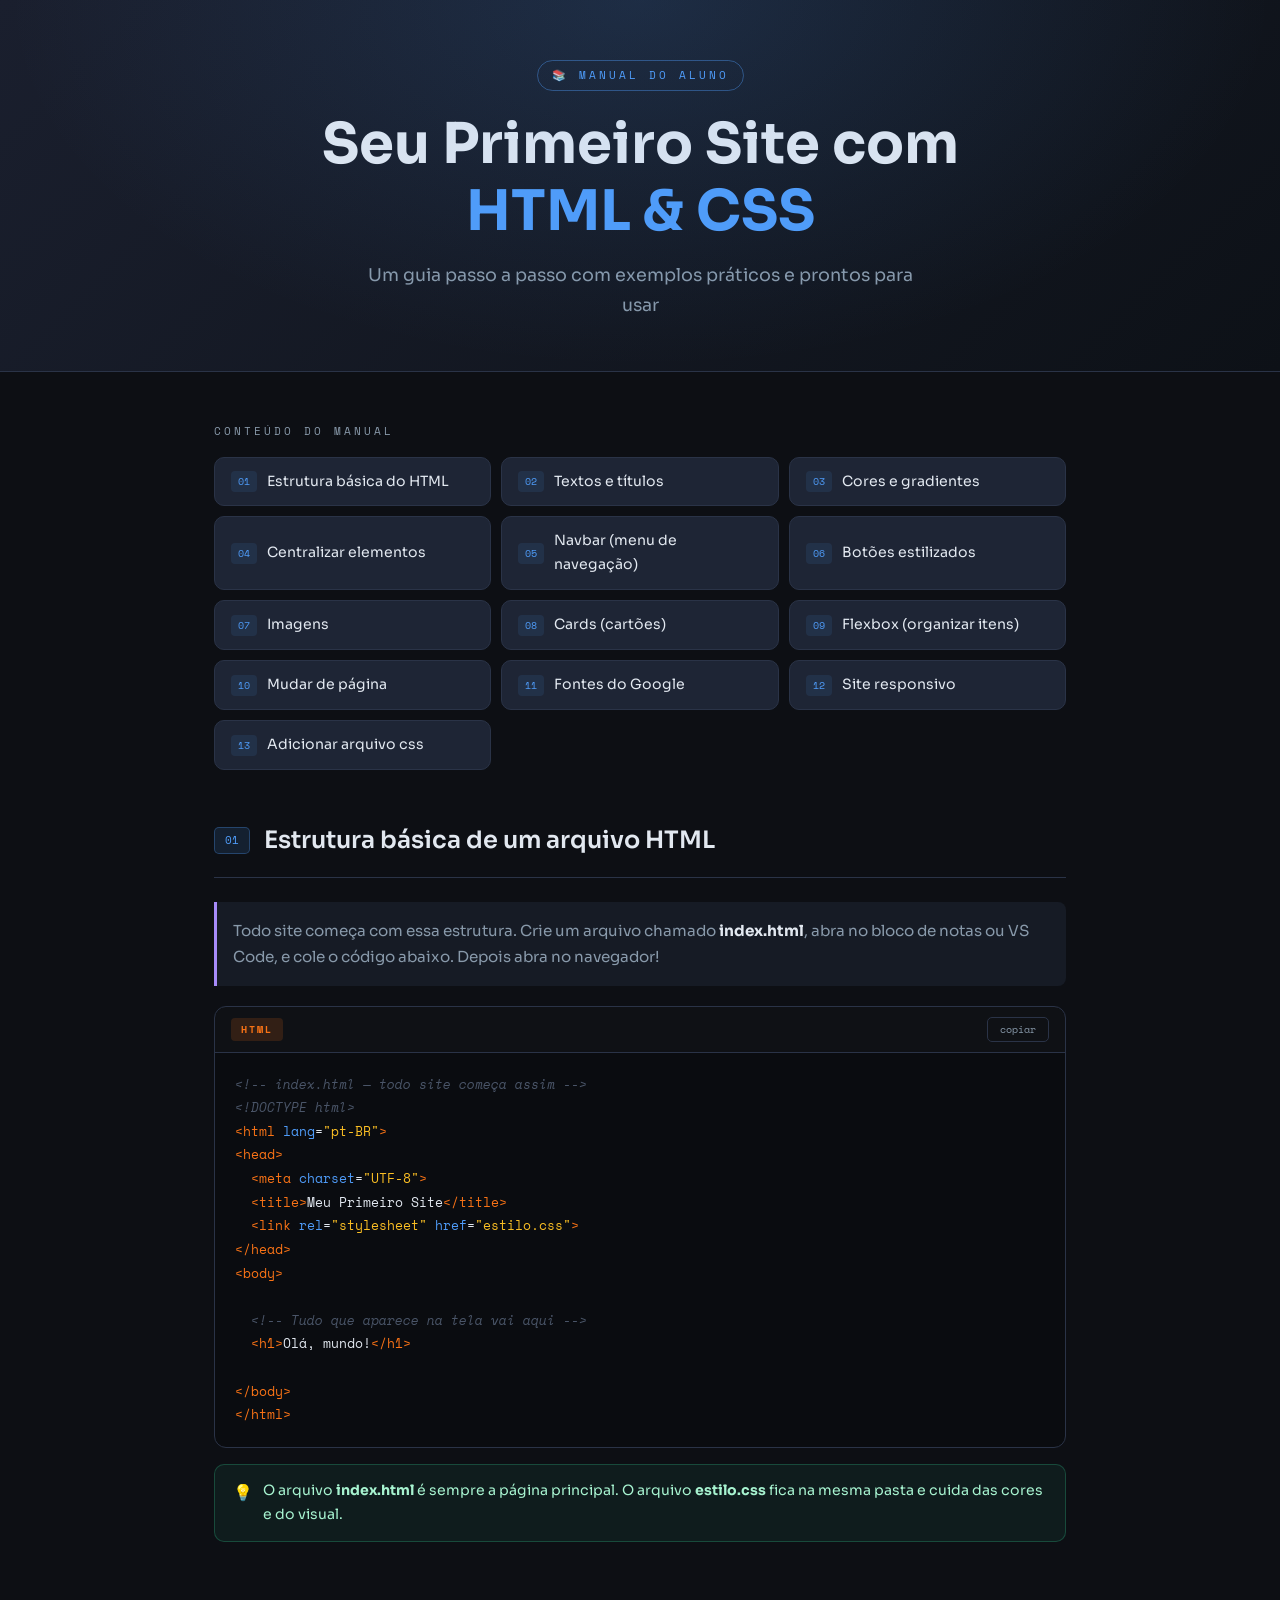
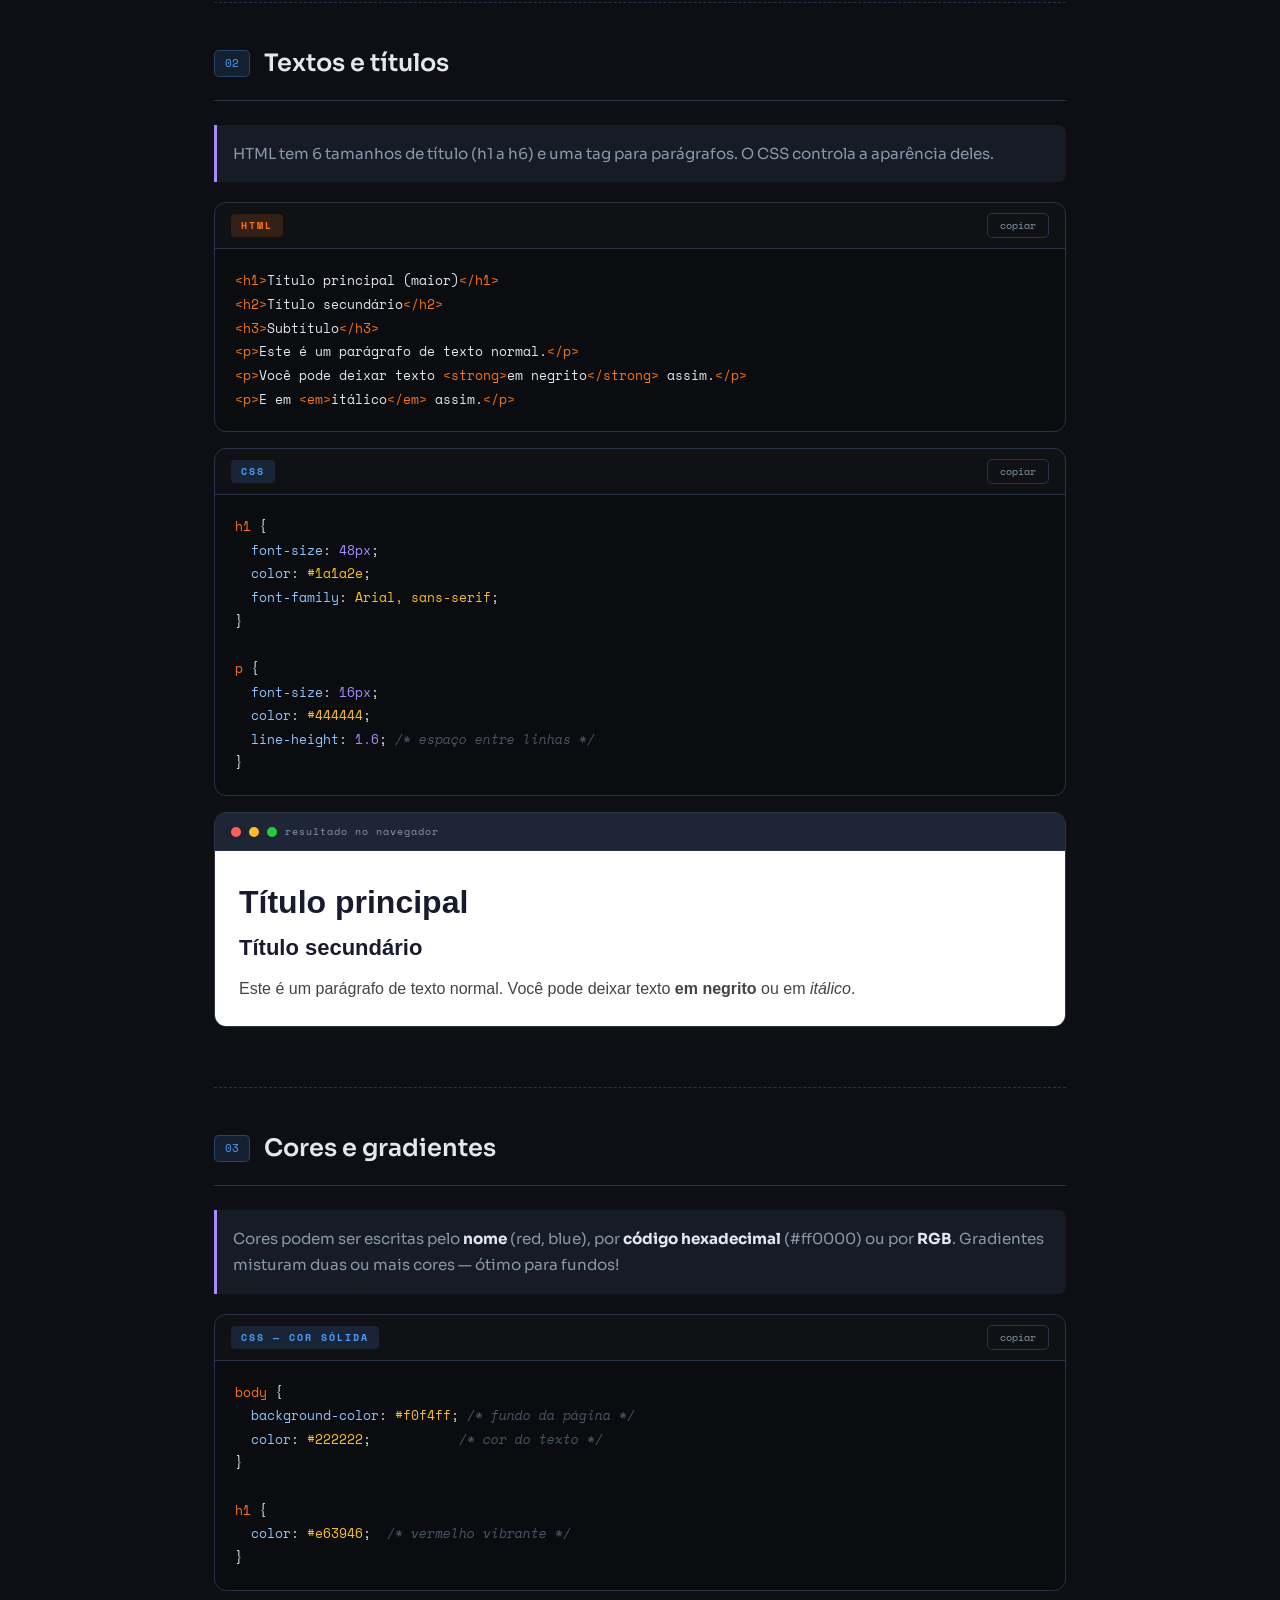
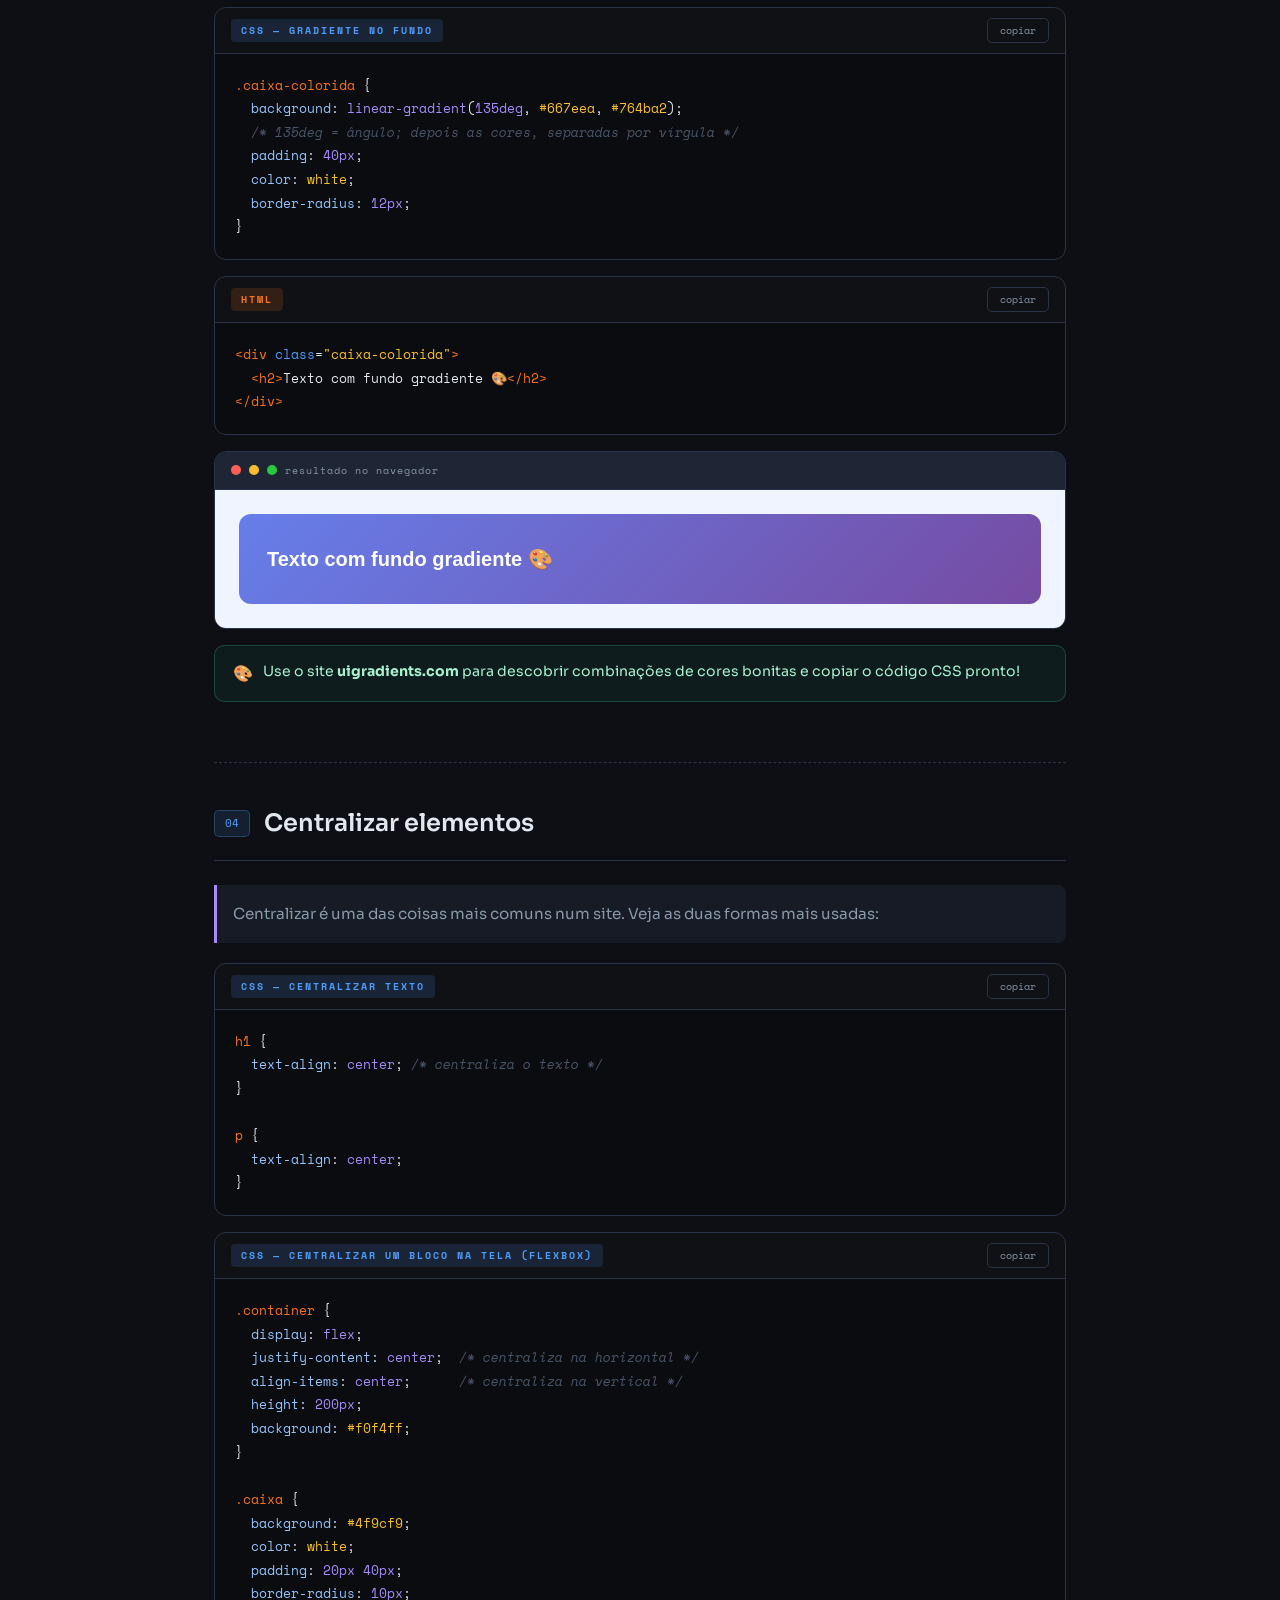
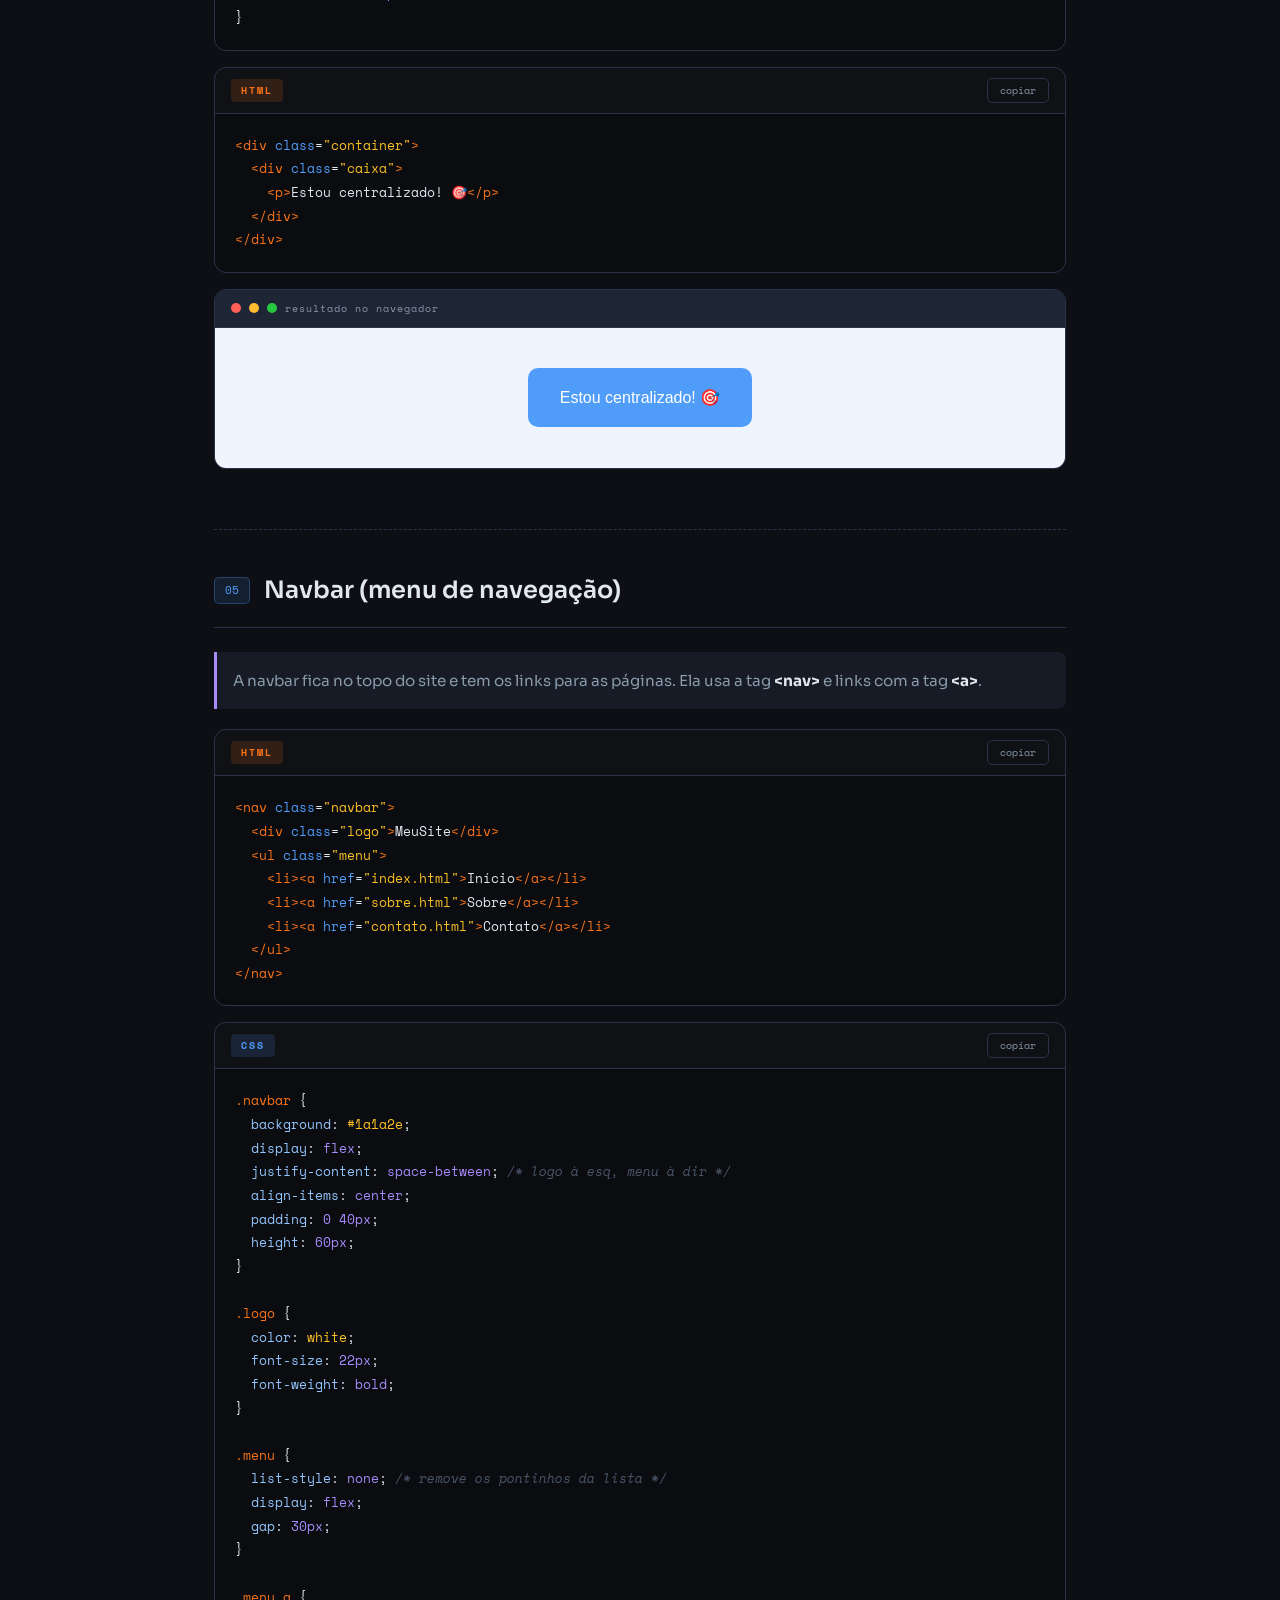
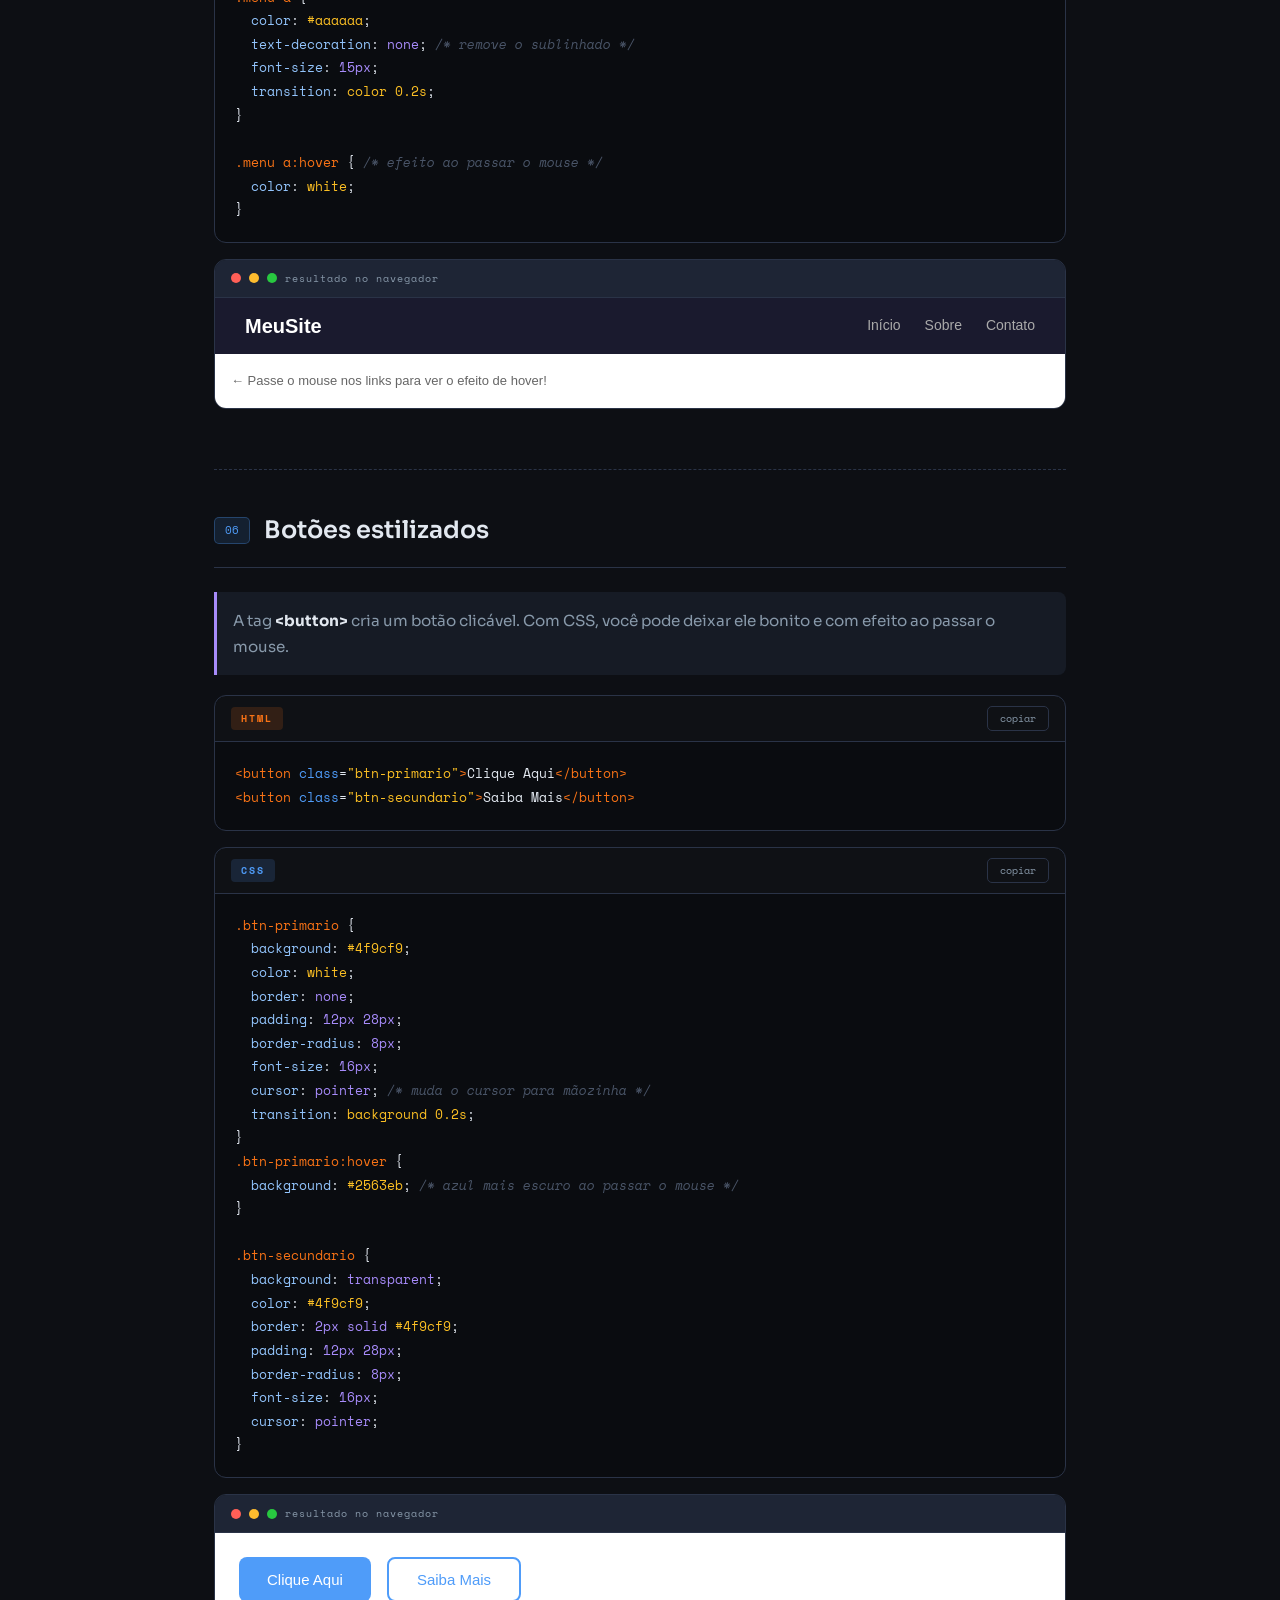
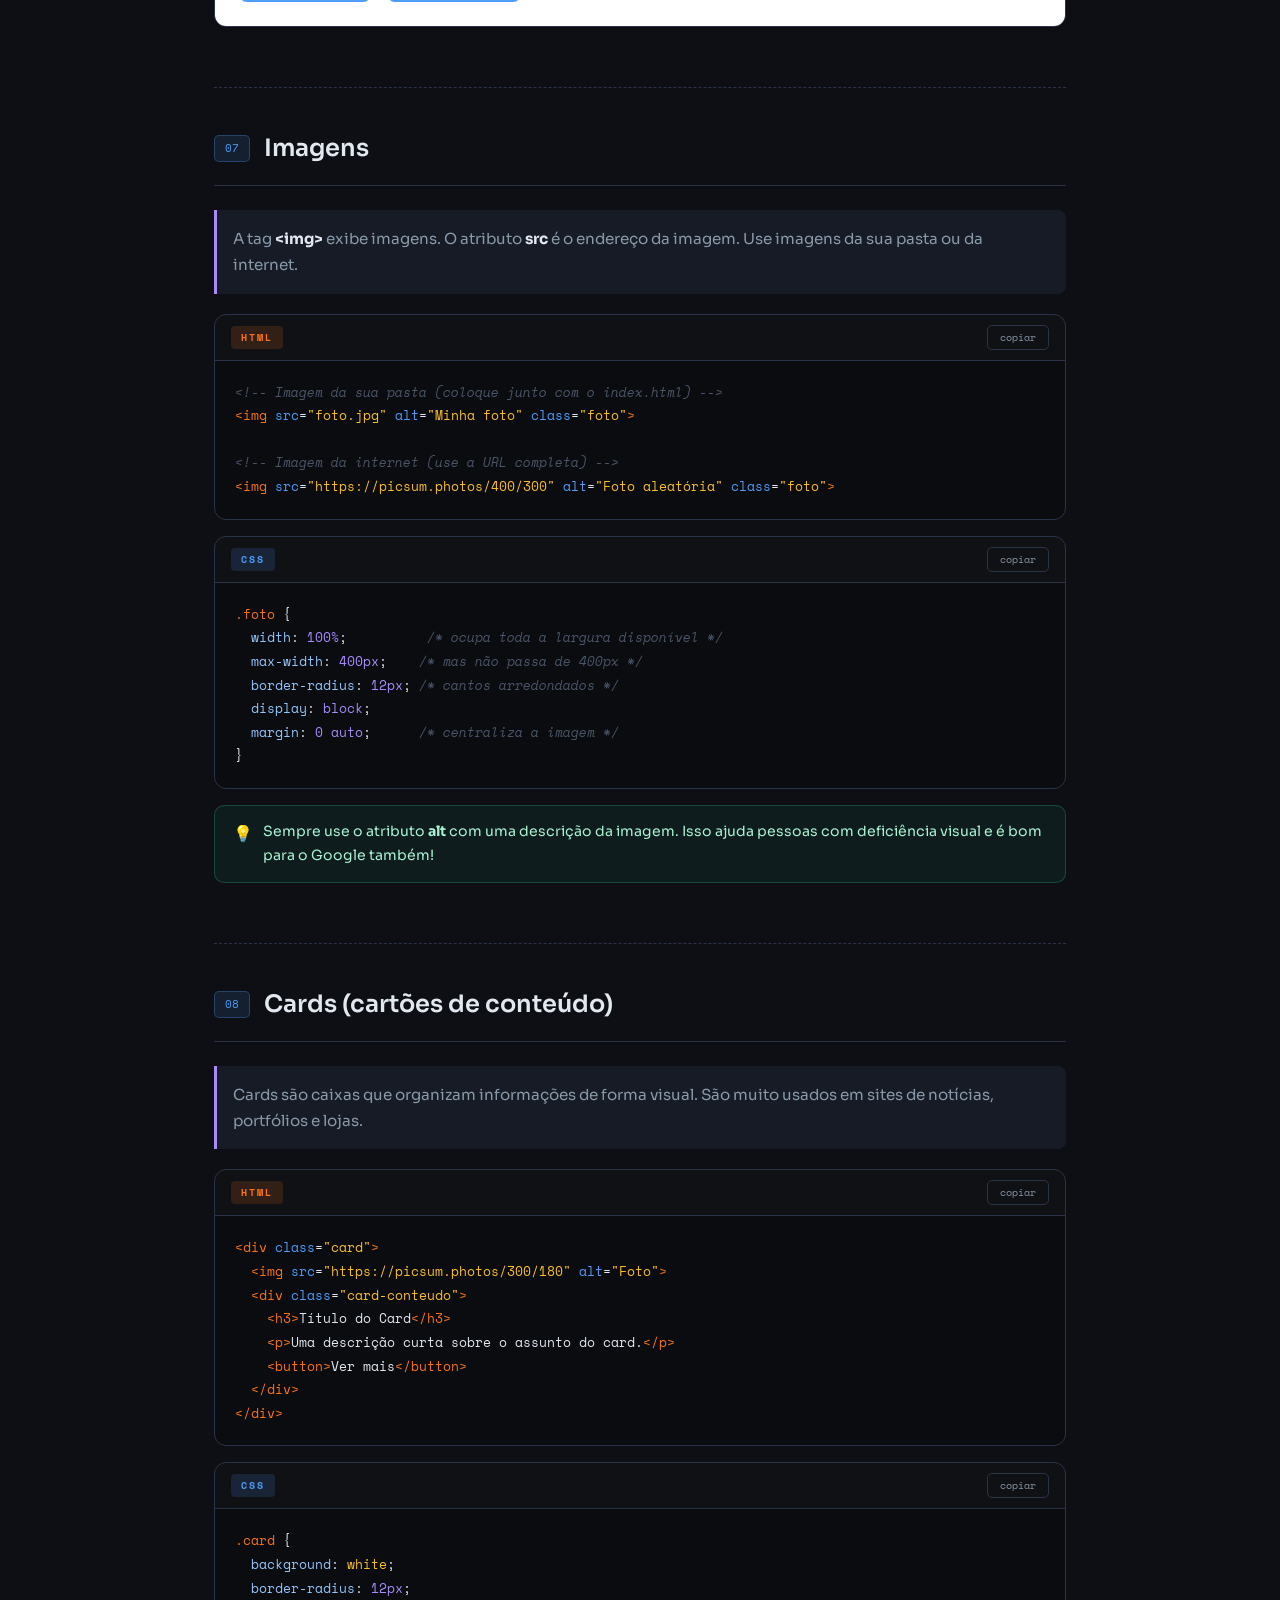
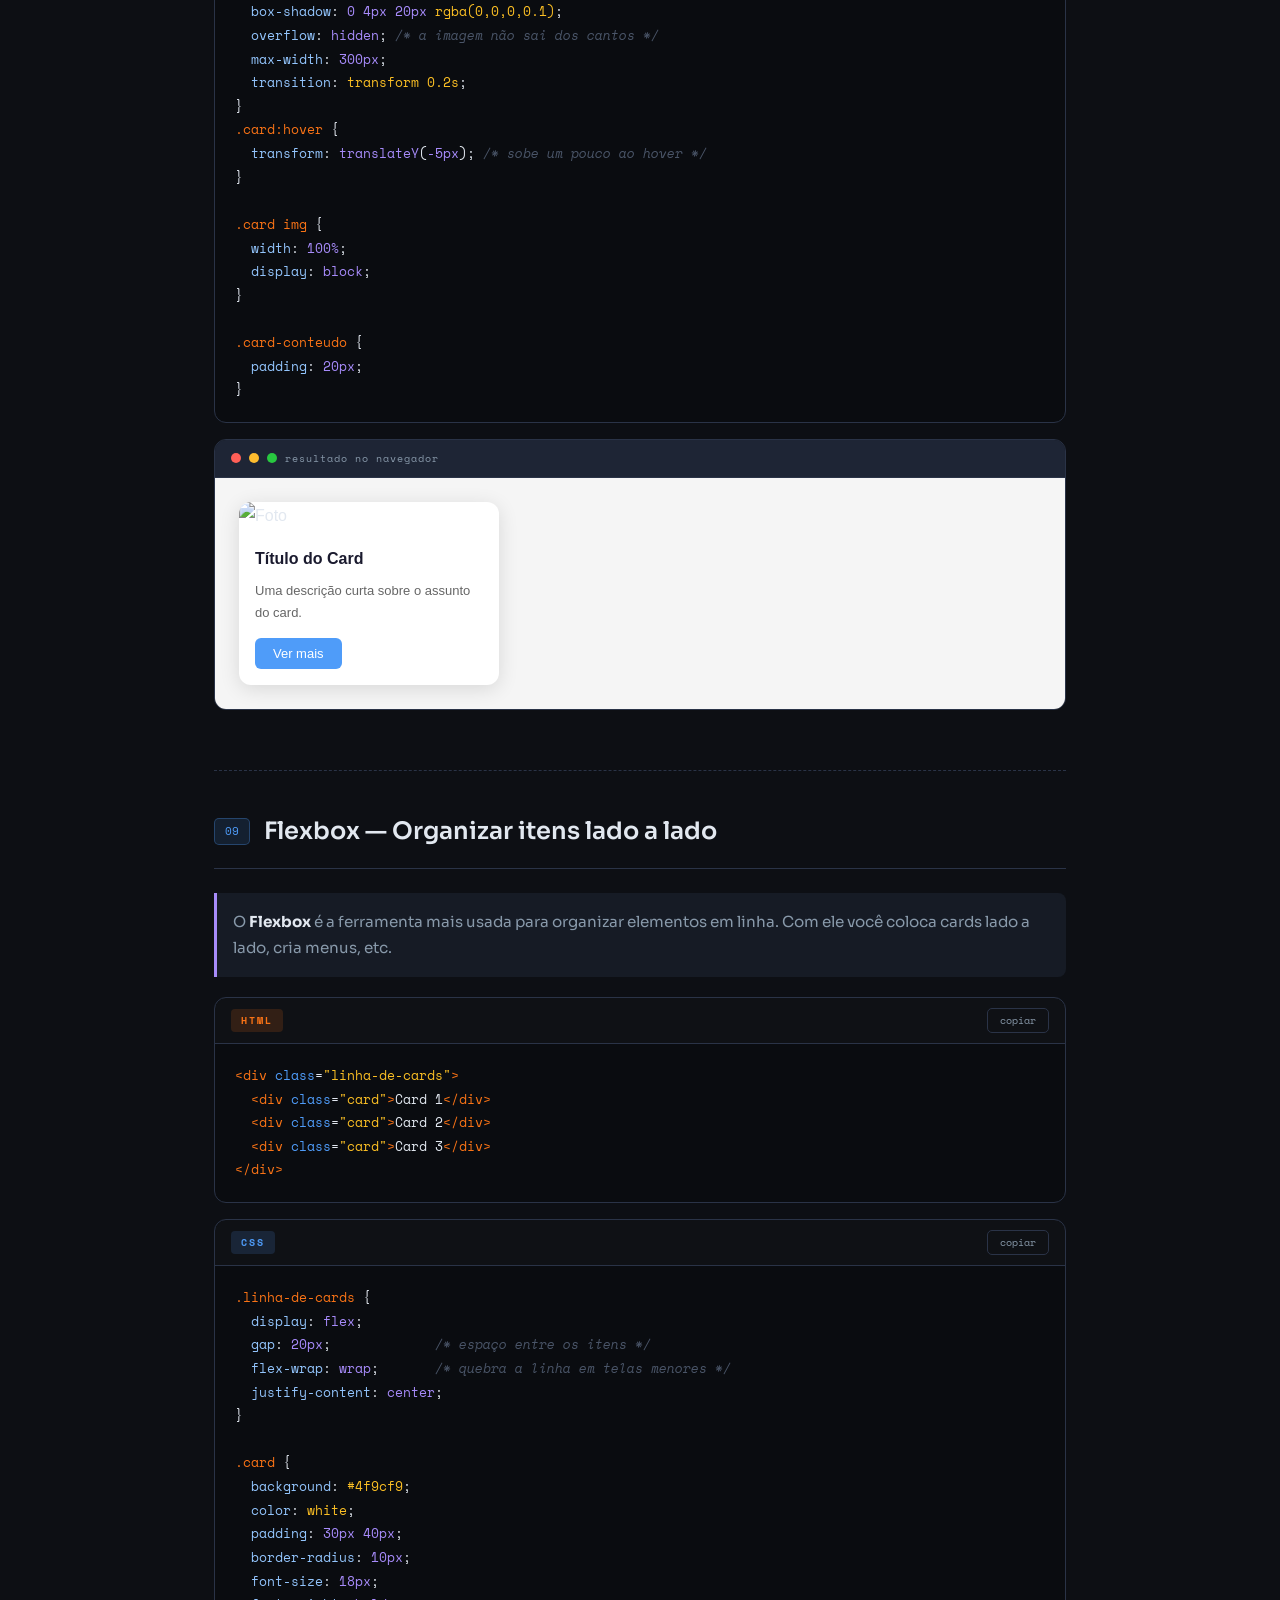
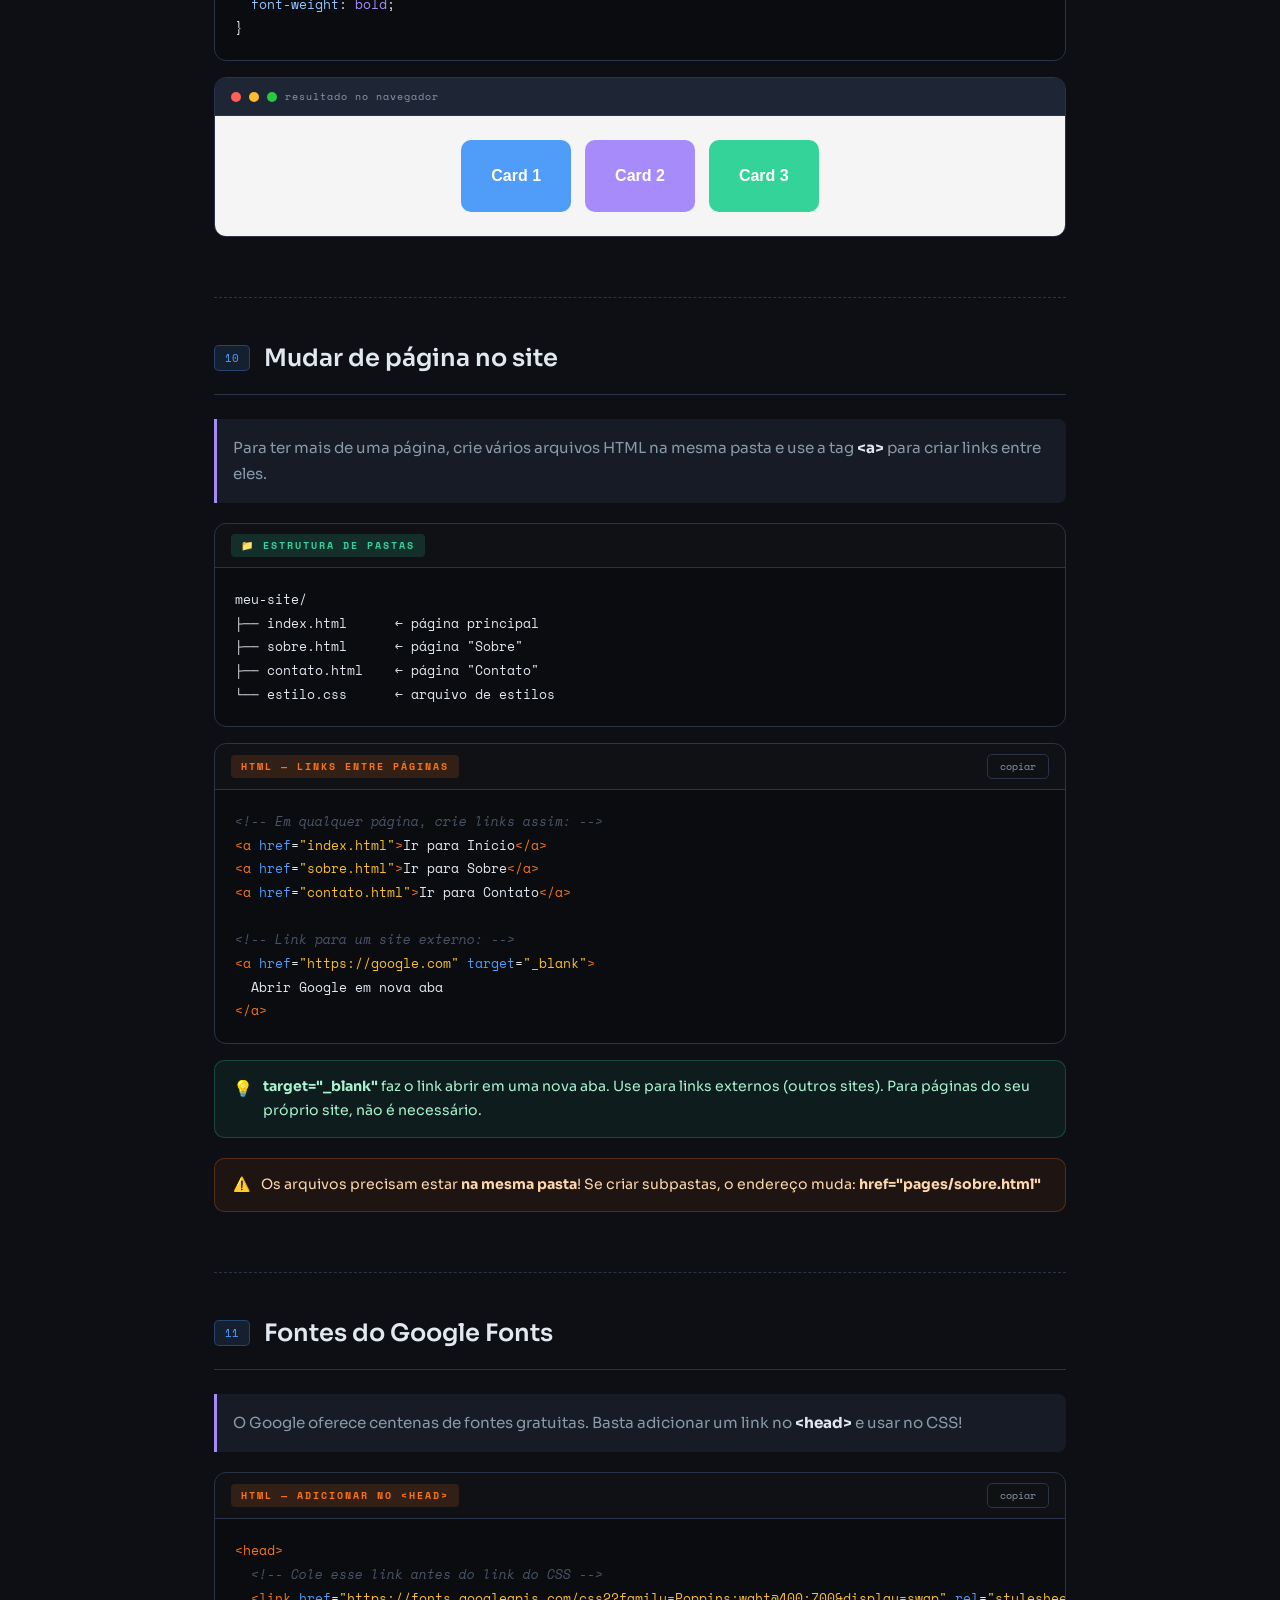
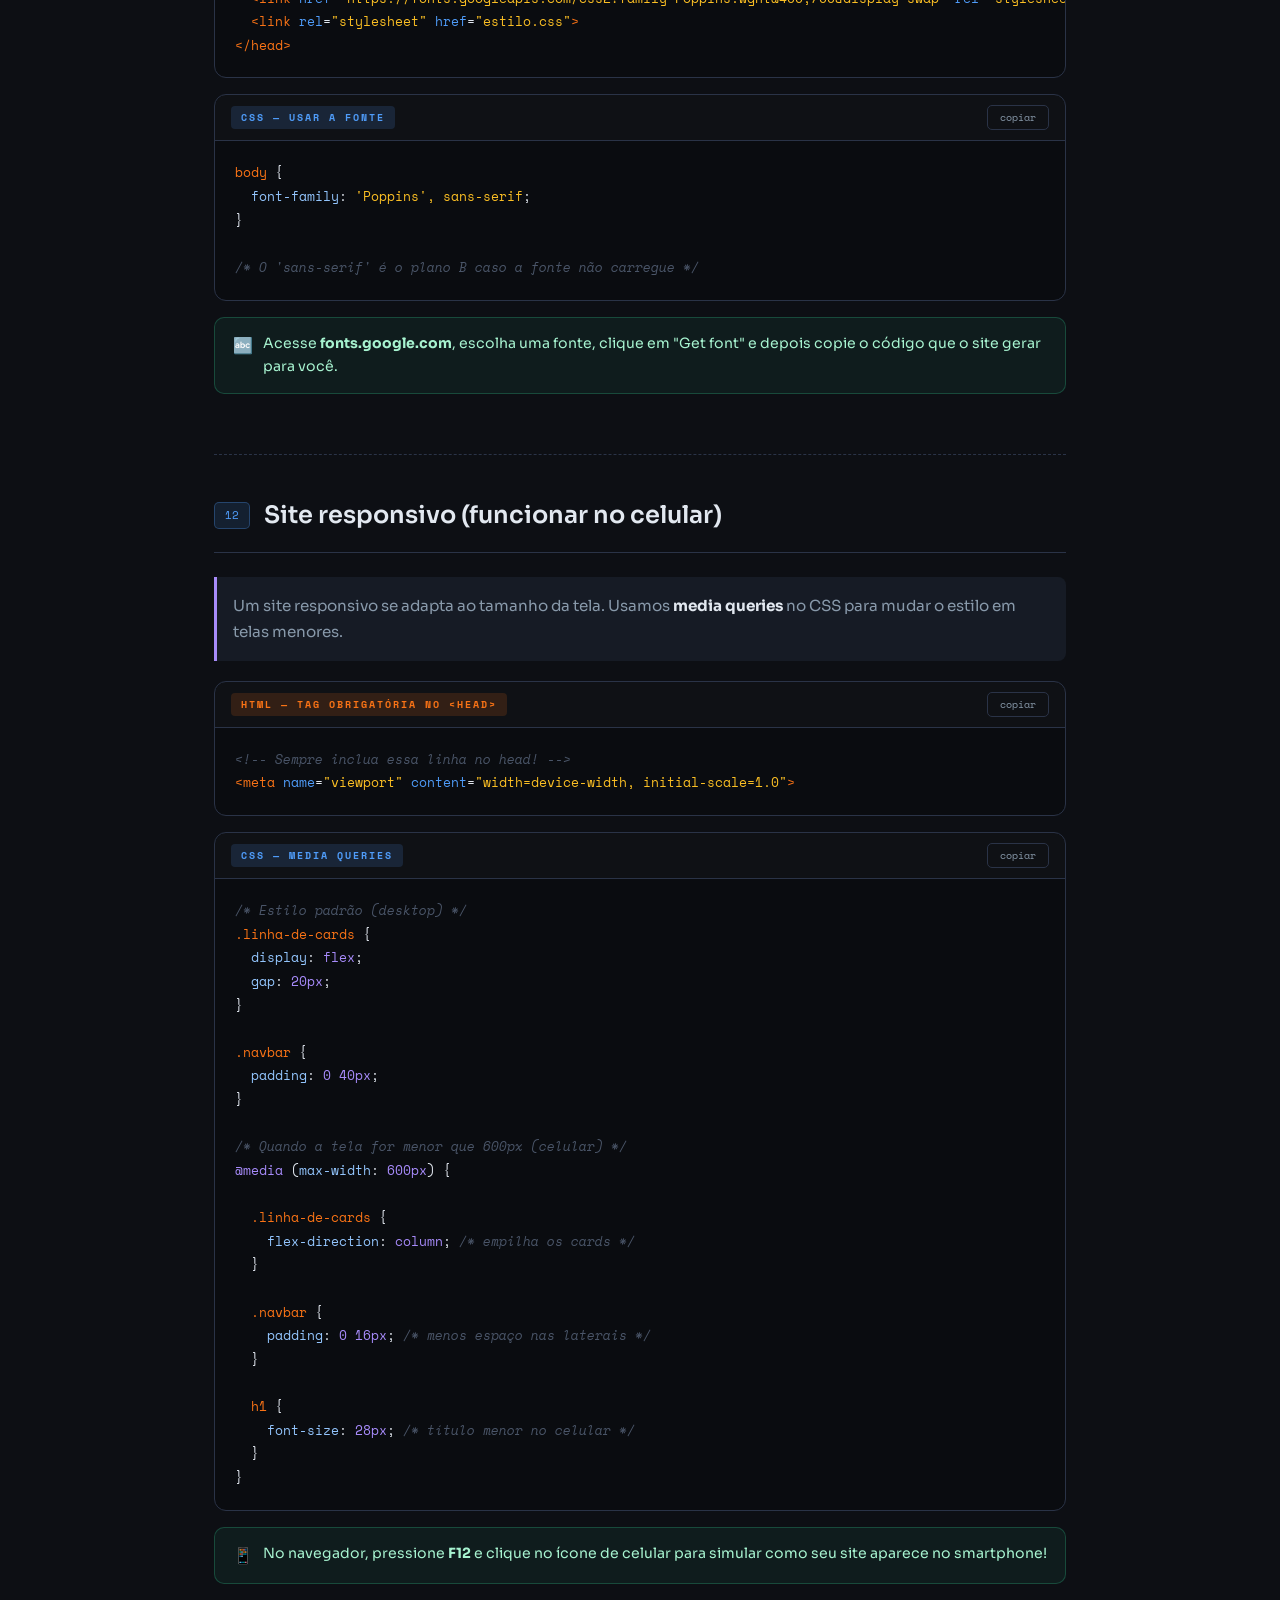
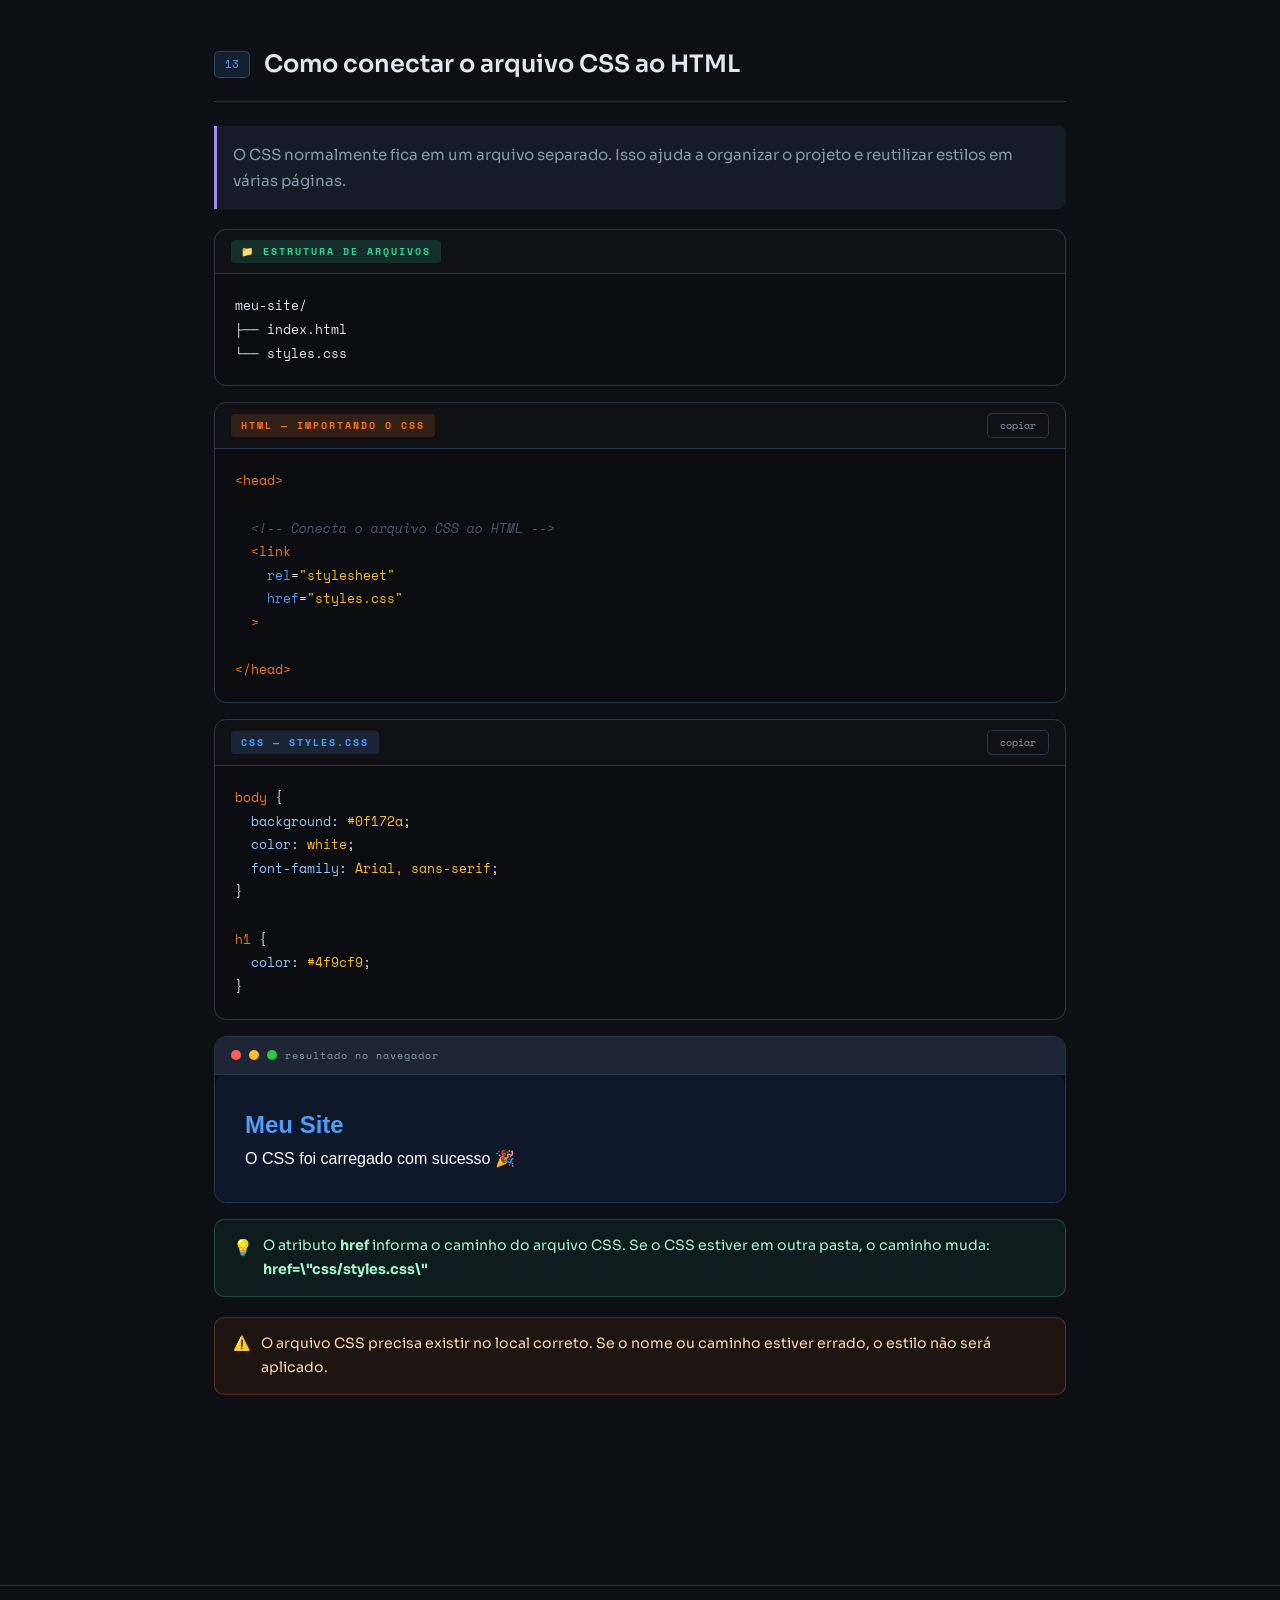
==== commit cfdd9cfa: "[FEAT] Add a new section in module html" ====
--- a/pages/html/index.html
+++ b/pages/html/index.html
@@ -5,404 +5,10 @@
   <meta charset="UTF-8">
   <meta name="viewport" content="width=device-width, initial-scale=1.0">
   <title>Manual de HTML & CSS — Seu Primeiro Site</title>
+  <link rel="stylesheet" href="./styles.css" />
   <link
     href="https://fonts.googleapis.com/css2?family=Space+Mono:wght@400;700&family=Sora:wght@300;400;600;700&display=swap"
     rel="stylesheet">
-  <style>
-    :root {
-      --bg: #0d0f14;
-      --surface: #161b25;
-      --card: #1e2535;
-      --border: #2a3347;
-      --accent: #4f9cf9;
-      --accent2: #a78bfa;
-      --accent3: #34d399;
-      --accent4: #f97316;
-      --text: #e2e8f0;
-      --muted: #8899aa;
-      --code-bg: #0a0c10;
-      --tag-html: #f97316;
-      --tag-css: #4f9cf9;
-      --tag-result: #34d399;
-    }
-
-    * {
-      box-sizing: border-box;
-      margin: 0;
-      padding: 0;
-    }
-
-    body {
-      background: var(--bg);
-      color: var(--text);
-      font-family: 'Sora', sans-serif;
-      line-height: 1.7;
-    }
-
-    /* HEADER */
-    header {
-      background: linear-gradient(135deg, #1a1f2e 0%, #0d1117 100%);
-      border-bottom: 1px solid var(--border);
-      padding: 60px 40px 50px;
-      text-align: center;
-      position: relative;
-      overflow: hidden;
-    }
-
-    header::before {
-      content: '';
-      position: absolute;
-      inset: 0;
-      background: radial-gradient(ellipse at 50% 0%, rgba(79, 156, 249, 0.15) 0%, transparent 70%);
-      pointer-events: none;
-    }
-
-    header .badge {
-      display: inline-block;
-      font-family: 'Space Mono', monospace;
-      font-size: 11px;
-      letter-spacing: 3px;
-      text-transform: uppercase;
-      color: var(--accent);
-      border: 1px solid rgba(79, 156, 249, 0.4);
-      padding: 5px 14px;
-      border-radius: 20px;
-      margin-bottom: 20px;
-    }
-
-    header h1 {
-      font-size: clamp(2rem, 5vw, 3.5rem);
-      font-weight: 700;
-      line-height: 1.2;
-      margin-bottom: 16px;
-    }
-
-    header h1 span {
-      color: var(--accent);
-    }
-
-    header p {
-      color: var(--muted);
-      font-size: 1.1rem;
-      max-width: 560px;
-      margin: 0 auto;
-    }
-
-    /* SUMÁRIO */
-    .toc {
-      max-width: 900px;
-      margin: 50px auto 0;
-      padding: 0 24px;
-    }
-
-    .toc-title {
-      font-family: 'Space Mono', monospace;
-      font-size: 11px;
-      letter-spacing: 3px;
-      text-transform: uppercase;
-      color: var(--muted);
-      margin-bottom: 16px;
-    }
-
-    .toc-grid {
-      display: grid;
-      grid-template-columns: repeat(auto-fill, minmax(220px, 1fr));
-      gap: 10px;
-    }
-
-    .toc-item {
-      background: var(--card);
-      border: 1px solid var(--border);
-      border-radius: 10px;
-      padding: 12px 16px;
-      text-decoration: none;
-      color: var(--text);
-      font-size: 0.88rem;
-      display: flex;
-      align-items: center;
-      gap: 10px;
-      transition: border-color 0.2s, background 0.2s;
-    }
-
-    .toc-item:hover {
-      border-color: var(--accent);
-      background: var(--surface);
-    }
-
-    .toc-item .num {
-      font-family: 'Space Mono', monospace;
-      font-size: 10px;
-      color: var(--accent);
-      background: rgba(79, 156, 249, 0.1);
-      padding: 2px 7px;
-      border-radius: 4px;
-      flex-shrink: 0;
-    }
-
-    /* MAIN */
-    main {
-      max-width: 900px;
-      margin: 50px auto;
-      padding: 0 24px 80px;
-    }
-
-    /* SECTION */
-    .section {
-      margin-bottom: 60px;
-    }
-
-    .section-header {
-      display: flex;
-      align-items: center;
-      gap: 14px;
-      margin-bottom: 24px;
-      padding-bottom: 16px;
-      border-bottom: 1px solid var(--border);
-    }
-
-    .section-num {
-      font-family: 'Space Mono', monospace;
-      font-size: 11px;
-      color: var(--accent);
-      background: rgba(79, 156, 249, 0.12);
-      border: 1px solid rgba(79, 156, 249, 0.3);
-      padding: 3px 10px;
-      border-radius: 5px;
-    }
-
-    .section h2 {
-      font-size: 1.5rem;
-      font-weight: 600;
-    }
-
-    .explanation {
-      color: var(--muted);
-      font-size: 0.95rem;
-      margin-bottom: 20px;
-      padding: 16px;
-      background: var(--surface);
-      border-left: 3px solid var(--accent2);
-      border-radius: 0 8px 8px 0;
-    }
-
-    .explanation strong {
-      color: var(--text);
-    }
-
-    /* CODE BLOCKS */
-    .code-block {
-      background: var(--code-bg);
-      border: 1px solid var(--border);
-      border-radius: 12px;
-      overflow: hidden;
-      margin-bottom: 16px;
-    }
-
-    .code-header {
-      display: flex;
-      align-items: center;
-      justify-content: space-between;
-      padding: 10px 16px;
-      border-bottom: 1px solid var(--border);
-      background: rgba(255, 255, 255, 0.02);
-    }
-
-    .code-lang {
-      font-family: 'Space Mono', monospace;
-      font-size: 10px;
-      letter-spacing: 2px;
-      text-transform: uppercase;
-      padding: 3px 10px;
-      border-radius: 4px;
-      font-weight: 700;
-    }
-
-    .lang-html {
-      background: rgba(249, 115, 22, 0.15);
-      color: var(--tag-html);
-    }
-
-    .lang-css {
-      background: rgba(79, 156, 249, 0.15);
-      color: var(--tag-css);
-    }
-
-    .lang-tip {
-      background: rgba(52, 211, 153, 0.15);
-      color: var(--tag-result);
-    }
-
-    .copy-btn {
-      font-family: 'Space Mono', monospace;
-      font-size: 10px;
-      color: var(--muted);
-      background: none;
-      border: 1px solid var(--border);
-      padding: 4px 12px;
-      border-radius: 5px;
-      cursor: pointer;
-      transition: all 0.2s;
-    }
-
-    .copy-btn:hover {
-      color: var(--text);
-      border-color: var(--accent);
-    }
-
-    .copy-btn.copied {
-      color: var(--accent3);
-      border-color: var(--accent3);
-    }
-
-    pre {
-      padding: 20px;
-      overflow-x: auto;
-      font-family: 'Space Mono', monospace;
-      font-size: 0.82rem;
-      line-height: 1.8;
-    }
-
-    /* Syntax highlight manual */
-    .kw {
-      color: #a78bfa;
-    }
-
-    /* keywords */
-    .tag {
-      color: #f97316;
-    }
-
-    /* html tags */
-    .attr {
-      color: #4f9cf9;
-    }
-
-    /* attributes */
-    .val {
-      color: #34d399;
-    }
-
-    /* values */
-    .str {
-      color: #fbbf24;
-    }
-
-    /* strings */
-    .com {
-      color: #4a5568;
-      font-style: italic;
-    }
-
-    /* comments */
-    .prop {
-      color: #93c5fd;
-    }
-
-    /* css prop */
-    .sel {
-      color: #f97316;
-    }
-
-    /* css selector */
-    .unit {
-      color: #a78bfa;
-    }
-
-    /* px, %, etc */
-
-    /* PREVIEW BOX */
-    .preview-box {
-      border: 1px solid var(--border);
-      border-radius: 12px;
-      overflow: hidden;
-      margin-bottom: 16px;
-    }
-
-    .preview-header {
-      display: flex;
-      align-items: center;
-      gap: 8px;
-      padding: 10px 16px;
-      background: var(--card);
-      border-bottom: 1px solid var(--border);
-    }
-
-    .preview-dot {
-      width: 10px;
-      height: 10px;
-      border-radius: 50%;
-    }
-
-    .preview-label {
-      font-family: 'Space Mono', monospace;
-      font-size: 10px;
-      color: var(--muted);
-      letter-spacing: 1px;
-    }
-
-    .preview-content {
-      background: #ffffff;
-      padding: 24px;
-      min-height: 80px;
-    }
-
-    /* TIP BOX */
-    .tip {
-      background: rgba(52, 211, 153, 0.07);
-      border: 1px solid rgba(52, 211, 153, 0.25);
-      border-radius: 10px;
-      padding: 14px 18px;
-      font-size: 0.88rem;
-      color: #a7f3d0;
-      display: flex;
-      gap: 10px;
-      margin-bottom: 20px;
-    }
-
-    .tip .icon {
-      flex-shrink: 0;
-      font-size: 1rem;
-    }
-
-    .warn {
-      background: rgba(249, 115, 22, 0.07);
-      border: 1px solid rgba(249, 115, 22, 0.25);
-      border-radius: 10px;
-      padding: 14px 18px;
-      font-size: 0.88rem;
-      color: #fed7aa;
-      display: flex;
-      gap: 10px;
-      margin-bottom: 20px;
-    }
-
-    /* DIVIDER */
-    .divider {
-      border: none;
-      border-top: 1px dashed var(--border);
-      margin: 40px 0;
-    }
-
-    /* FOOTER */
-    footer {
-      text-align: center;
-      padding: 40px;
-      border-top: 1px solid var(--border);
-      color: var(--muted);
-      font-size: 0.85rem;
-    }
-
-    /* RESPONSIVE */
-    @media (max-width: 600px) {
-      header {
-        padding: 40px 20px;
-      }
-
-      main {
-        padding: 0 16px 60px;
-      }
-    }
-  </style>
 </head>
 
 <body>
@@ -429,6 +35,7 @@
       <a class="toc-item" href="#paginas"><span class="num">10</span> Mudar de página</a>
       <a class="toc-item" href="#fontes"><span class="num">11</span> Fontes do Google</a>
       <a class="toc-item" href="#responsivo"><span class="num">12</span> Site responsivo</a>
+      <a class="toc-item" href="#css-externo"><span class="num">13</span> Adicionar arquivo css</a>
     </div>
   </nav>
 
@@ -1202,6 +809,94 @@
         <span class="icon">📱</span>
         <span>No navegador, pressione <strong>F12</strong> e clique no ícone de celular para simular como seu site
           aparece no smartphone!</span>
+      </div>
+    </section>
+
+    <!-- ==================== 13 ==================== -->
+    <section class="section" id="css-externo">
+      <div class="section-header">
+        <span class="section-num">13</span>
+        <h2>Como conectar o arquivo CSS ao HTML</h2>
+      </div>
+
+      <div class="explanation">
+        O CSS normalmente fica em um arquivo separado. Isso ajuda a organizar o projeto e reutilizar estilos em várias
+        páginas.
+      </div>
+
+      <div class="code-block">
+        <div class="code-header">
+          <span class="code-lang lang-tip">📁 Estrutura de arquivos</span>
+        </div>
+        <pre>meu-site/
+├── index.html
+└── styles.css</pre>
+      </div>
+
+      <div class="code-block">
+        <div class="code-header">
+          <span class="code-lang lang-html">HTML — Importando o CSS</span>
+          <button class="copy-btn" onclick="copiar(this)">copiar</button>
+        </div>
+
+        <pre><span class="tag">&lt;head&gt;</span>
+
+  <span class="com">&lt;!-- Conecta o arquivo CSS ao HTML --&gt;</span>
+  <span class="tag">&lt;link</span>
+    <span class="attr">rel</span>=<span class="str">"stylesheet"</span>
+    <span class="attr">href</span>=<span class="str">"styles.css"</span>
+  <span class="tag">&gt;</span>
+
+<span class="tag">&lt;/head&gt;</span></pre>
+      </div>
+
+      <div class="code-block">
+        <div class="code-header">
+          <span class="code-lang lang-css">CSS — styles.css</span>
+          <button class="copy-btn" onclick="copiar(this)">copiar</button>
+        </div>
+
+        <pre><span class="sel">body</span> {
+  <span class="prop">background</span>: <span class="str">#0f172a</span>;
+  <span class="prop">color</span>: <span class="str">white</span>;
+  <span class="prop">font-family</span>: <span class="str">Arial, sans-serif</span>;
+}
+
+<span class="sel">h1</span> {
+  <span class="prop">color</span>: <span class="str">#4f9cf9</span>;
+}</pre>
+      </div>
+
+      <div class="preview-box">
+        <div class="preview-header">
+          <div class="preview-dot" style="background:#ff5f57"></div>
+          <div class="preview-dot" style="background:#febc2e"></div>
+          <div class="preview-dot" style="background:#28c840"></div>
+          <span class="preview-label">resultado no navegador</span>
+        </div>
+
+        <div class="preview-content"
+          style="background:#0f172a;color:white;padding:30px;font-family:Arial;border-radius:10px">
+          <h1 style="color:#4f9cf9">Meu Site</h1>
+          <p>O CSS foi carregado com sucesso 🎉</p>
+        </div>
+      </div>
+
+      <div class="tip">
+        <span class="icon">💡</span>
+        <span>
+          O atributo <strong>href</strong> informa o caminho do arquivo CSS.
+          Se o CSS estiver em outra pasta, o caminho muda:
+          <strong>href=\"css/styles.css\"</strong>
+        </span>
+      </div>
+
+      <div class="warn">
+        <span class="icon">⚠️</span>
+        <span>
+          O arquivo CSS precisa existir no local correto.
+          Se o nome ou caminho estiver errado, o estilo não será aplicado.
+        </span>
       </div>
     </section>
 
--- a/pages/html/styles.css
+++ b/pages/html/styles.css
@@ -0,0 +1,393 @@
+   :root {
+      --bg: #0d0f14;
+      --surface: #161b25;
+      --card: #1e2535;
+      --border: #2a3347;
+      --accent: #4f9cf9;
+      --accent2: #a78bfa;
+      --accent3: #34d399;
+      --accent4: #f97316;
+      --text: #e2e8f0;
+      --muted: #8899aa;
+      --code-bg: #0a0c10;
+      --tag-html: #f97316;
+      --tag-css: #4f9cf9;
+      --tag-result: #34d399;
+    }
+
+    * {
+      box-sizing: border-box;
+      margin: 0;
+      padding: 0;
+    }
+
+    body {
+      background: var(--bg);
+      color: var(--text);
+      font-family: 'Sora', sans-serif;
+      line-height: 1.7;
+    }
+
+    /* HEADER */
+    header {
+      background: linear-gradient(135deg, #1a1f2e 0%, #0d1117 100%);
+      border-bottom: 1px solid var(--border);
+      padding: 60px 40px 50px;
+      text-align: center;
+      position: relative;
+      overflow: hidden;
+    }
+
+    header::before {
+      content: '';
+      position: absolute;
+      inset: 0;
+      background: radial-gradient(ellipse at 50% 0%, rgba(79, 156, 249, 0.15) 0%, transparent 70%);
+      pointer-events: none;
+    }
+
+    header .badge {
+      display: inline-block;
+      font-family: 'Space Mono', monospace;
+      font-size: 11px;
+      letter-spacing: 3px;
+      text-transform: uppercase;
+      color: var(--accent);
+      border: 1px solid rgba(79, 156, 249, 0.4);
+      padding: 5px 14px;
+      border-radius: 20px;
+      margin-bottom: 20px;
+    }
+
+    header h1 {
+      font-size: clamp(2rem, 5vw, 3.5rem);
+      font-weight: 700;
+      line-height: 1.2;
+      margin-bottom: 16px;
+    }
+
+    header h1 span {
+      color: var(--accent);
+    }
+
+    header p {
+      color: var(--muted);
+      font-size: 1.1rem;
+      max-width: 560px;
+      margin: 0 auto;
+    }
+
+    /* SUMÁRIO */
+    .toc {
+      max-width: 900px;
+      margin: 50px auto 0;
+      padding: 0 24px;
+    }
+
+    .toc-title {
+      font-family: 'Space Mono', monospace;
+      font-size: 11px;
+      letter-spacing: 3px;
+      text-transform: uppercase;
+      color: var(--muted);
+      margin-bottom: 16px;
+    }
+
+    .toc-grid {
+      display: grid;
+      grid-template-columns: repeat(auto-fill, minmax(220px, 1fr));
+      gap: 10px;
+    }
+
+    .toc-item {
+      background: var(--card);
+      border: 1px solid var(--border);
+      border-radius: 10px;
+      padding: 12px 16px;
+      text-decoration: none;
+      color: var(--text);
+      font-size: 0.88rem;
+      display: flex;
+      align-items: center;
+      gap: 10px;
+      transition: border-color 0.2s, background 0.2s;
+    }
+
+    .toc-item:hover {
+      border-color: var(--accent);
+      background: var(--surface);
+    }
+
+    .toc-item .num {
+      font-family: 'Space Mono', monospace;
+      font-size: 10px;
+      color: var(--accent);
+      background: rgba(79, 156, 249, 0.1);
+      padding: 2px 7px;
+      border-radius: 4px;
+      flex-shrink: 0;
+    }
+
+    /* MAIN */
+    main {
+      max-width: 900px;
+      margin: 50px auto;
+      padding: 0 24px 80px;
+    }
+
+    /* SECTION */
+    .section {
+      margin-bottom: 60px;
+    }
+
+    .section-header {
+      display: flex;
+      align-items: center;
+      gap: 14px;
+      margin-bottom: 24px;
+      padding-bottom: 16px;
+      border-bottom: 1px solid var(--border);
+    }
+
+    .section-num {
+      font-family: 'Space Mono', monospace;
+      font-size: 11px;
+      color: var(--accent);
+      background: rgba(79, 156, 249, 0.12);
+      border: 1px solid rgba(79, 156, 249, 0.3);
+      padding: 3px 10px;
+      border-radius: 5px;
+    }
+
+    .section h2 {
+      font-size: 1.5rem;
+      font-weight: 600;
+    }
+
+    .explanation {
+      color: var(--muted);
+      font-size: 0.95rem;
+      margin-bottom: 20px;
+      padding: 16px;
+      background: var(--surface);
+      border-left: 3px solid var(--accent2);
+      border-radius: 0 8px 8px 0;
+    }
+
+    .explanation strong {
+      color: var(--text);
+    }
+
+    /* CODE BLOCKS */
+    .code-block {
+      background: var(--code-bg);
+      border: 1px solid var(--border);
+      border-radius: 12px;
+      overflow: hidden;
+      margin-bottom: 16px;
+    }
+
+    .code-header {
+      display: flex;
+      align-items: center;
+      justify-content: space-between;
+      padding: 10px 16px;
+      border-bottom: 1px solid var(--border);
+      background: rgba(255, 255, 255, 0.02);
+    }
+
+    .code-lang {
+      font-family: 'Space Mono', monospace;
+      font-size: 10px;
+      letter-spacing: 2px;
+      text-transform: uppercase;
+      padding: 3px 10px;
+      border-radius: 4px;
+      font-weight: 700;
+    }
+
+    .lang-html {
+      background: rgba(249, 115, 22, 0.15);
+      color: var(--tag-html);
+    }
+
+    .lang-css {
+      background: rgba(79, 156, 249, 0.15);
+      color: var(--tag-css);
+    }
+
+    .lang-tip {
+      background: rgba(52, 211, 153, 0.15);
+      color: var(--tag-result);
+    }
+
+    .copy-btn {
+      font-family: 'Space Mono', monospace;
+      font-size: 10px;
+      color: var(--muted);
+      background: none;
+      border: 1px solid var(--border);
+      padding: 4px 12px;
+      border-radius: 5px;
+      cursor: pointer;
+      transition: all 0.2s;
+    }
+
+    .copy-btn:hover {
+      color: var(--text);
+      border-color: var(--accent);
+    }
+
+    .copy-btn.copied {
+      color: var(--accent3);
+      border-color: var(--accent3);
+    }
+
+    pre {
+      padding: 20px;
+      overflow-x: auto;
+      font-family: 'Space Mono', monospace;
+      font-size: 0.82rem;
+      line-height: 1.8;
+    }
+
+    /* Syntax highlight manual */
+    .kw {
+      color: #a78bfa;
+    }
+
+    /* keywords */
+    .tag {
+      color: #f97316;
+    }
+
+    /* html tags */
+    .attr {
+      color: #4f9cf9;
+    }
+
+    /* attributes */
+    .val {
+      color: #34d399;
+    }
+
+    /* values */
+    .str {
+      color: #fbbf24;
+    }
+
+    /* strings */
+    .com {
+      color: #4a5568;
+      font-style: italic;
+    }
+
+    /* comments */
+    .prop {
+      color: #93c5fd;
+    }
+
+    /* css prop */
+    .sel {
+      color: #f97316;
+    }
+
+    /* css selector */
+    .unit {
+      color: #a78bfa;
+    }
+
+    /* px, %, etc */
+
+    /* PREVIEW BOX */
+    .preview-box {
+      border: 1px solid var(--border);
+      border-radius: 12px;
+      overflow: hidden;
+      margin-bottom: 16px;
+    }
+
+    .preview-header {
+      display: flex;
+      align-items: center;
+      gap: 8px;
+      padding: 10px 16px;
+      background: var(--card);
+      border-bottom: 1px solid var(--border);
+    }
+
+    .preview-dot {
+      width: 10px;
+      height: 10px;
+      border-radius: 50%;
+    }
+
+    .preview-label {
+      font-family: 'Space Mono', monospace;
+      font-size: 10px;
+      color: var(--muted);
+      letter-spacing: 1px;
+    }
+
+    .preview-content {
+      background: #ffffff;
+      padding: 24px;
+      min-height: 80px;
+    }
+
+    /* TIP BOX */
+    .tip {
+      background: rgba(52, 211, 153, 0.07);
+      border: 1px solid rgba(52, 211, 153, 0.25);
+      border-radius: 10px;
+      padding: 14px 18px;
+      font-size: 0.88rem;
+      color: #a7f3d0;
+      display: flex;
+      gap: 10px;
+      margin-bottom: 20px;
+    }
+
+    .tip .icon {
+      flex-shrink: 0;
+      font-size: 1rem;
+    }
+
+    .warn {
+      background: rgba(249, 115, 22, 0.07);
+      border: 1px solid rgba(249, 115, 22, 0.25);
+      border-radius: 10px;
+      padding: 14px 18px;
+      font-size: 0.88rem;
+      color: #fed7aa;
+      display: flex;
+      gap: 10px;
+      margin-bottom: 20px;
+    }
+
+    /* DIVIDER */
+    .divider {
+      border: none;
+      border-top: 1px dashed var(--border);
+      margin: 40px 0;
+    }
+
+    /* FOOTER */
+    footer {
+      text-align: center;
+      padding: 40px;
+      border-top: 1px solid var(--border);
+      color: var(--muted);
+      font-size: 0.85rem;
+    }
+
+    /* RESPONSIVE */
+    @media (max-width: 600px) {
+      header {
+        padding: 40px 20px;
+      }
+
+      main {
+        padding: 0 16px 60px;
+      }
+    }
